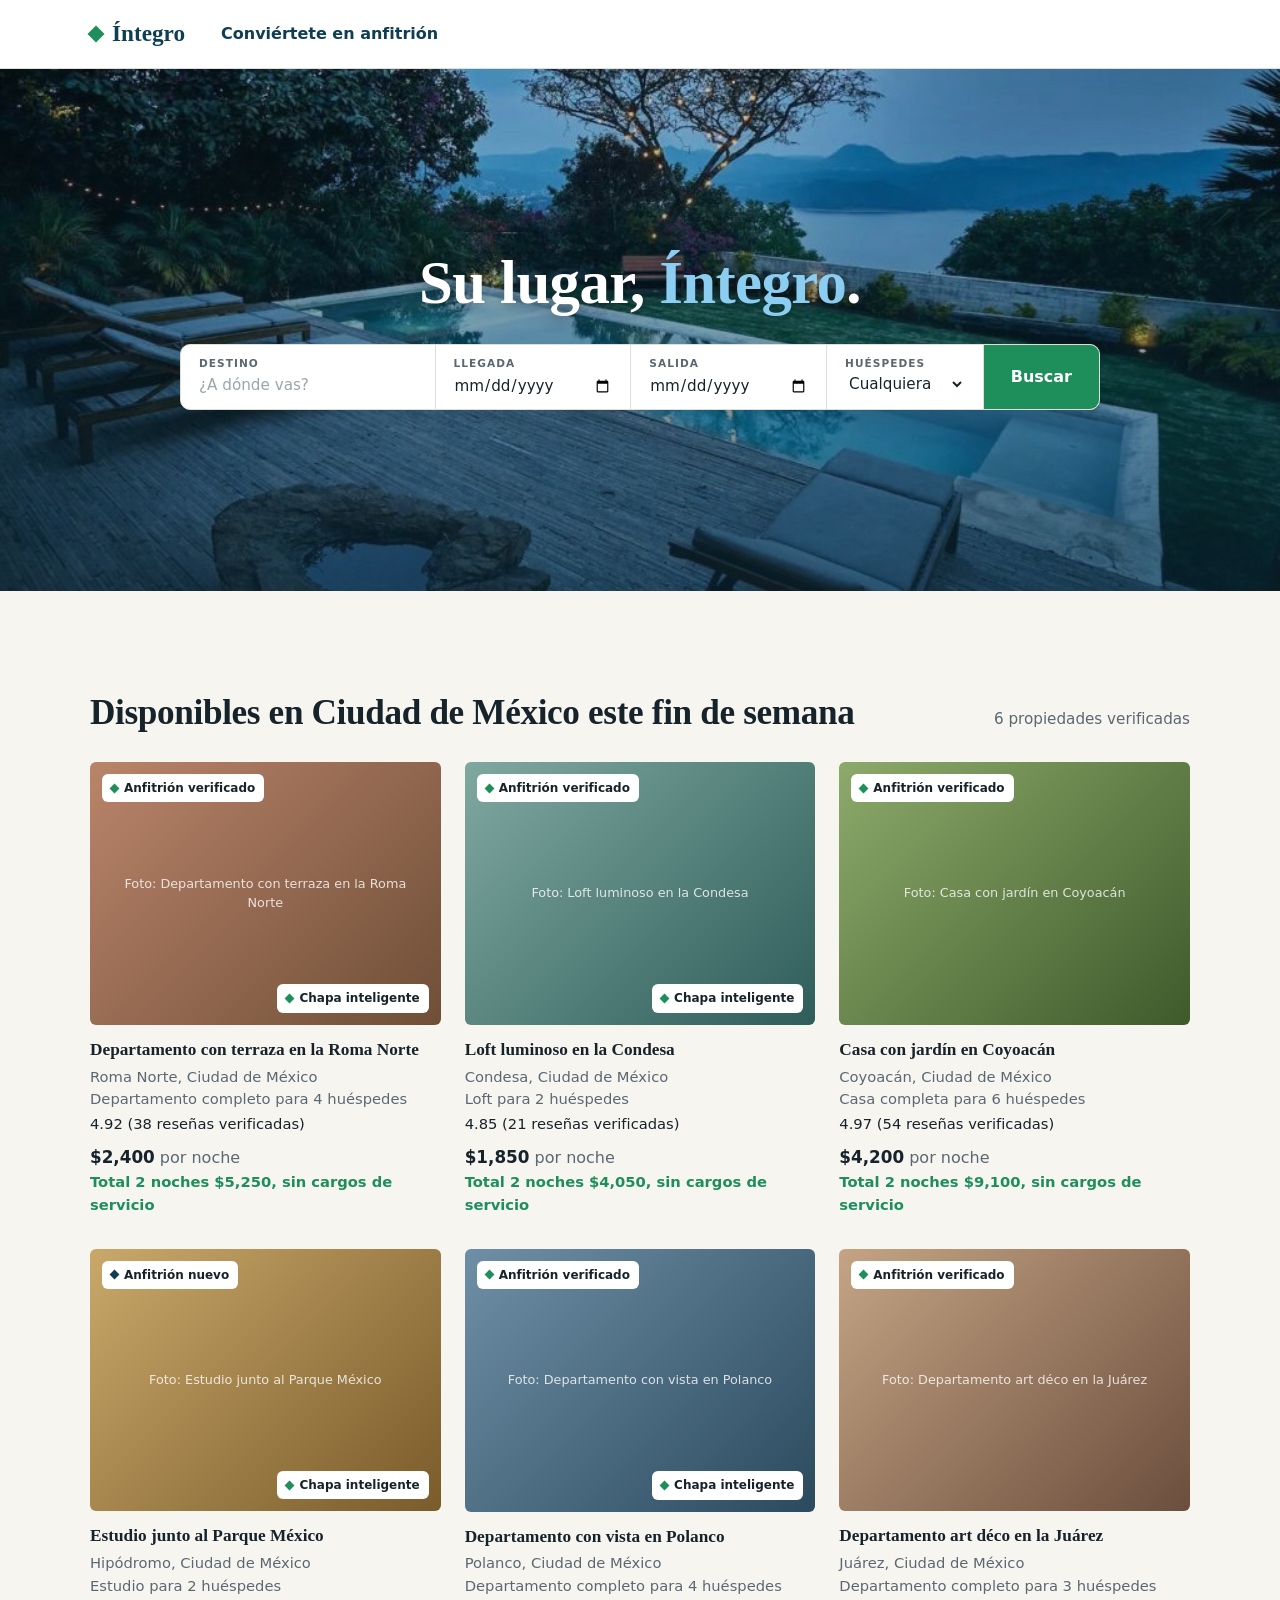
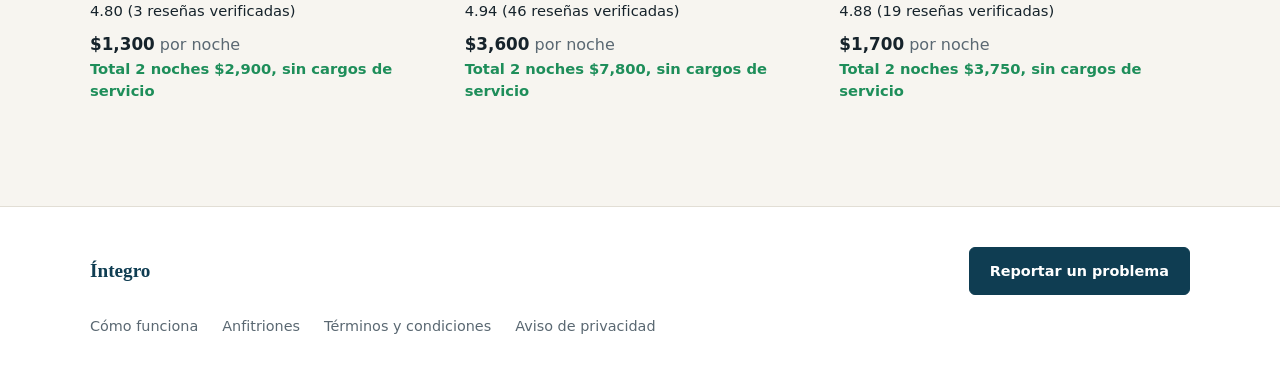
==== web/index.html @ e761de4b "Update index.html" ====
<!DOCTYPE html>
<html lang="es-MX">
<head>
  <meta charset="utf-8">
  <meta name="viewport" content="width=device-width, initial-scale=1">
  <title>Íntegro</title>
  <meta name="description" content="Rentas de corta estancia en México con anfitriones verificados, precio total visible y membresía sin comisión por reserva.">
  <meta name="theme-color" content="#0F3D52">
  <link rel="stylesheet" href="assets/css/estilos.css">
</head>
<body>
  <header class="cabecera">
    <div class="contenedor">
      <a class="marca" href="index.html" aria-label="Íntegro, inicio"><span class="marca-punto" aria-hidden="true"></span>Íntegro</a>
      <nav class="enlaces-cabecera" aria-label="Principal">
        <a href="anfitriones.html">Conviértete en anfitrión</a>
      </nav>
    </div>
  </header>

  <main>
    <section class="hero sin-imagen" id="inicio" aria-label="Buscar hospedaje">
      <img class="hero-imagen" src="assets/img/imagen-bienvenida.jpg" alt="" onload="this.parentNode.classList.remove('sin-imagen')" onerror="this.remove()">
      <div class="hero-contenido">
        <p class="eslogan">Su lugar, <span class="resalte">Íntegro</span>.</p>
        <form class="buscador" id="buscador" role="search" aria-label="Buscar hospedaje">
          <label><span>Destino</span><input type="text" name="destino" list="datalist-ciudades" placeholder="¿A dónde vas?" autocomplete="off"></label>
          <label><span>Llegada</span><input type="date" name="llegada"></label>
          <label><span>Salida</span><input type="date" name="salida"></label>
          <label><span>Huéspedes</span>
            <select name="huespedes">
              <option value="0">Cualquiera</option>
              <option value="1">1</option>
              <option value="2">2</option>
              <option value="3">3</option>
              <option value="4">4</option>
              <option value="5">5</option>
              <option value="6">6</option>
              <option value="8">8 o más</option>
            </select>
          </label>
          <button class="btn btn-primario" type="submit">Buscar</button>
          <datalist id="datalist-ciudades"></datalist>
        </form>
      </div>
      <p class="hero-marcador">Imagen de bienvenida: guarda tu foto como <code>web/assets/img/imagen-bienvenida.jpg</code> (horizontal, 1920 × 1080 o mayor).</p>
    </section>

    <section class="seccion" id="resultados">
      <div class="contenedor">
        <div class="seccion-cabecera">
          <h2>Disponibles en <span data-ciudad>Ciudad de México</span> <span data-periodo>este fin de semana</span></h2>
          <p class="seccion-nota" data-conteo></p>
        </div>
        <div class="tarjetas" id="tarjetas"></div>
        <p class="aviso-vacio" id="aviso-vacio" hidden>Todavía no hay propiedades verificadas en esa ciudad. Íntegro abre ciudad por ciudad; la primera se anuncia antes del lanzamiento.</p>
      </div>
    </section>
  </main>

  <footer class="pie">
    <div class="contenedor">
      <div class="pie-fila">
        <p><strong>Íntegro</strong></p>
        <a class="btn btn-reportar" href="#">Reportar un problema</a>
      </div>
      <nav aria-label="Pie de página">
        <a href="como-funciona.html">Cómo funciona</a>
        <a href="anfitriones.html">Anfitriones</a>
        <a href="#">Términos y condiciones</a>
        <a href="#">Aviso de privacidad</a>
      </nav>
    </div>
  </footer>

  <script src="assets/js/datos.js"></script>
  <script src="assets/js/app.js"></script>
</body>
</html>
---- web/assets/css/estilos.css ----
/* =====================================================================
   Íntegro · hoja de estilos del prototipo
   ---------------------------------------------------------------------
   Los tokens de :root son el ÚNICO lugar donde vive la paleta, la
   tipografía y los radios. La identidad de marca (entregable de Valeria,
   semana 4) se aplica cambiando estos valores; nada más se toca.
   Decisiones de estilo documentadas en docs/diseno/sistema-de-diseno.md.
   ===================================================================== */
:root {
  /* Color · propuesta "seguridad": azul profundo (confianza) + verde íntegro (verificado, ingreso completo) */
  --color-primario: #0F3D52;
  --color-primario-oscuro: #0A2A39;
  --color-primario-suave: #E3ECF1;
  --color-acento: #1E8E5A;
  --color-acento-suave: #E2F2E9;
  --color-fondo: #F7F5F0;
  --color-superficie: #FFFFFF;
  --color-tinta: #16232B;
  --color-tinta-suave: #5A6872;
  --color-borde: #E2DED5;
  --color-alerta: #B8432A;
  --color-alerta-suave: #F7E6E1;
  --color-pie: #FFFFFF;            /* fondo del pie de página (Sophia lo prefiere blanco) */
  --color-resalte: #8CCDF2;        /* azul claro para la palabra resaltada del eslogan */

  /* Tipografía: serif del sistema para títulos (diferencia frente a Airbnb y Wander), sans del sistema para texto.
     Fuentes del sistema a propósito: el presupuesto de peso de la página de búsqueda es 400 KB. */
  --fuente-titulos: "Iowan Old Style", "Palatino Linotype", "Book Antiqua", Georgia, "Times New Roman", serif;
  --fuente-texto: system-ui, -apple-system, "Segoe UI", Roboto, "Helvetica Neue", Arial, sans-serif;

  /* Forma: esquinas discretas (preferencia conocida de Sophia: pocas curvas, elementos libres sobre el fondo) */
  --radio: 10px;
  --radio-chico: 6px;
  --sombra: 0 1px 2px rgba(22, 35, 43, .05), 0 10px 30px rgba(22, 35, 43, .08);

  /* Ritmo */
  --ancho-max: 1180px;
  --espacio: clamp(16px, 4vw, 40px);
  --seccion: clamp(56px, 8vw, 104px);
}

*, *::before, *::after { box-sizing: border-box; }
html { scroll-behavior: smooth; }
body {
  margin: 0;
  font-family: var(--fuente-texto);
  font-size: 16px;
  line-height: 1.55;
  color: var(--color-tinta);
  background: var(--color-fondo);
  -webkit-font-smoothing: antialiased;
}
img, svg { display: block; max-width: 100%; }
a { color: inherit; }
h1, h2, h3, h4 { font-family: var(--fuente-titulos); font-weight: 600; line-height: 1.15; margin: 0; letter-spacing: -0.01em; }
h2 { font-size: clamp(1.6rem, 3vw, 2.2rem); }
h3 { font-size: 1.15rem; }
p { margin: 0; }
ul, ol { margin: 0; padding: 0; list-style: none; }
button, input, select { font: inherit; color: inherit; }
:focus-visible { outline: 3px solid var(--color-acento); outline-offset: 2px; }

.contenedor { max-width: var(--ancho-max); margin: 0 auto; padding-left: var(--espacio); padding-right: var(--espacio); }
.etiqueta { font-size: .8rem; text-transform: uppercase; letter-spacing: .12em; color: var(--color-acento); font-weight: 600; }
.seccion { padding-top: var(--seccion); padding-bottom: var(--seccion); }
.seccion-cabecera { display: flex; flex-wrap: wrap; align-items: baseline; justify-content: space-between; gap: 8px 24px; margin-bottom: 28px; }
.seccion-nota { color: var(--color-tinta-suave); font-size: .95rem; }
.texto-suave { color: var(--color-tinta-suave); }

/* Botones ------------------------------------------------------------- */
.btn {
  display: inline-flex; align-items: center; justify-content: center; gap: 8px;
  padding: 12px 20px; border-radius: var(--radio-chico); border: 1px solid transparent;
  font-weight: 600; text-decoration: none; cursor: pointer;
  transition: background .15s ease, color .15s ease, border-color .15s ease;
}
.btn-primario { background: var(--color-acento); color: #fff; }
.btn-primario:hover { background: #17754A; }
.btn-secundario { background: transparent; color: var(--color-primario); border-color: var(--color-primario); }
.btn-secundario:hover { background: var(--color-primario-suave); }
.btn-azul { background: var(--color-primario); color: #fff; }
.btn-azul:hover { background: var(--color-primario-oscuro); }
.btn-enlace { background: none; border: 0; padding: 0; color: var(--color-primario); font-weight: 600; text-decoration: none; cursor: pointer; }
.btn-enlace:hover { text-decoration: underline; text-underline-offset: 3px; }

/* Cabecera ------------------------------------------------------------ */
.cabecera { position: sticky; top: 0; z-index: 20; background: var(--color-superficie); border-bottom: 1px solid var(--color-borde); }
.cabecera .contenedor { display: flex; flex-wrap: wrap; align-items: center; gap: 10px 24px; min-height: 68px; padding-top: 8px; padding-bottom: 8px; }
.marca { display: inline-flex; align-items: center; gap: 10px; text-decoration: none; font-family: var(--fuente-titulos); font-size: 1.45rem; font-weight: 600; color: var(--color-primario); }
.marca-punto { width: 12px; height: 12px; background: var(--color-acento); transform: rotate(45deg); }
.enlaces-cabecera { text-align: left; display: flex; flex-wrap: wrap; gap: 8px 24px; margin-left: 12px; }
.enlaces-cabecera a { text-align: left; text-decoration: none; color: var(--color-primario); font-weight: 600; }
.enlaces-cabecera a:hover { text-align: left; text-decoration: underline; text-underline-offset: 4px; }
.cabecera-acciones { margin-left: auto; display: flex; align-items: center; gap: 18px; white-space: nowrap; }
.solo-celular { display: none; }

/* Hero ---------------------------------------------------------------- */
/* Imagen de fondo a lo ancho (assets/img/imagen-bienvenida.jpg). Si el archivo no existe,
   el <img> se quita solo y queda el degradado con el marcador de texto. */
.hero {
  position: relative; min-height: clamp(380px, 58vh, 640px); display: grid; place-items: center;
  text-align: center; color: #fff; overflow: hidden;
  background: linear-gradient(135deg, var(--color-primario-oscuro) 0%, var(--color-primario) 55%, #1F6A86 100%);
}
.hero-imagen { position: absolute; inset: 0; width: 100%; height: 100%; object-fit: cover; }
.hero::after { content: ""; position: absolute; inset: 0; background: linear-gradient(180deg, rgba(10, 42, 57, .25) 0%, rgba(10, 42, 57, .6) 100%); }
.hero-contenido { position: relative; z-index: 1; width: 100%; max-width: 1000px; padding: 72px var(--espacio); }
.eslogan { font-family: var(--fuente-titulos); font-weight: 600; font-size: clamp(2.2rem, 5vw, 3.8rem); line-height: 1.1; letter-spacing: -0.01em; color: #fff; text-align: center; margin: 0 0 28px; text-shadow: 0 2px 16px rgba(0, 0, 0, .35); }
.resalte { color: var(--color-resalte); }
.hero-etiqueta { color: #9FD9BC; }
.hero h1 { font-size: clamp(2.1rem, 4.6vw, 3.6rem); margin: 14px 0 16px; color: #fff; text-shadow: 0 2px 14px rgba(0, 0, 0, .3); }
.hero-sub { font-size: 1.1rem; margin: 0 auto; max-width: 40rem; color: rgba(255, 255, 255, .9); }
.hero-acciones { margin-top: 26px; }
.hero-marcador { display: none; position: absolute; left: 16px; bottom: 16px; z-index: 1; max-width: calc(100% - 32px); font-size: .75rem; color: rgba(255, 255, 255, .8); border: 1px dashed rgba(255, 255, 255, .45); padding: 6px 10px; border-radius: var(--radio-chico); }
.hero-marcador code { font-family: ui-monospace, Consolas, monospace; }
.hero.sin-imagen .hero-marcador { display: block; }
.hero-anfitriones { min-height: clamp(320px, 46vh, 520px); }

/* Encabezado de páginas interiores (cómo funciona) */
.encabezado-pagina { padding: clamp(40px, 6vw, 72px) 0 clamp(28px, 4vw, 48px); }
.encabezado-pagina h1 { font-size: clamp(1.9rem, 3.8vw, 2.8rem); margin: 10px 0 14px; max-width: 24ch; }
.intro-pagina { font-size: 1.1rem; max-width: 42rem; }
.marcador-foto { position: absolute; inset: 0; display: grid; place-items: center; text-align: center; padding: 24px; color: rgba(255, 255, 255, .75); font-size: .9rem; border: 1px dashed rgba(255, 255, 255, .35); border-radius: inherit; }
.marcador-foto strong { display: block; font-family: var(--fuente-titulos); font-size: 1.1rem; color: #fff; margin-bottom: 6px; }

/* Buscador ------------------------------------------------------------ */
/* Vive al centro del hero, sobre la imagen (referencia: la barra de Wander). */
.buscador {
  width: 100%; max-width: 920px; margin: 0 auto; text-align: left;
  background: var(--color-superficie); color: var(--color-tinta);
  border: 1px solid var(--color-borde); border-radius: var(--radio); box-shadow: var(--sombra);
  display: grid; grid-template-columns: minmax(0, 1.3fr) minmax(0, 1fr) minmax(0, 1fr) minmax(0, .8fr) auto; align-items: stretch;
}
.buscador label { display: flex; flex-direction: column; gap: 2px; padding: 10px 18px; border-right: 1px solid var(--color-borde); min-width: 0; }
.buscador label span { font-size: .66rem; text-transform: uppercase; letter-spacing: .1em; color: var(--color-tinta-suave); font-weight: 600; }
.buscador input, .buscador select { border: 0; background: transparent; padding: 0; width: 100%; min-width: 0; font-size: .95rem; }
.buscador input::placeholder { color: #9AA5AD; }
.buscador .btn { border-radius: 0 calc(var(--radio) - 1px) calc(var(--radio) - 1px) 0; padding: 0 26px; }

/* Sellos de confianza ------------------------------------------------- */
.sellos { background: var(--color-superficie); border-top: 1px solid var(--color-borde); border-bottom: 1px solid var(--color-borde); }
.sellos + .como-funciona { border-top: 0; }
.sellos .contenedor { display: grid; grid-template-columns: repeat(4, minmax(0, 1fr)); gap: 32px; padding-top: 44px; padding-bottom: 44px; }
.sello { border-top: 3px solid var(--color-acento); padding-top: 14px; }
.sello h3 { margin-bottom: 6px; }
.sello p { color: var(--color-tinta-suave); font-size: .95rem; }

/* Tarjetas de propiedad ------------------------------------------------ */
.tarjetas { display: grid; grid-template-columns: repeat(auto-fill, minmax(260px, 1fr)); gap: 32px 24px; }
.tarjeta { text-decoration: none; display: block; }
.tarjeta-foto { aspect-ratio: 4 / 3; border-radius: var(--radio-chico); position: relative; overflow: hidden; background: #ccc; transition: transform .25s ease; }
.tarjeta:hover .tarjeta-foto { transform: translateY(-2px); }
.tarjeta-foto .marcador-foto { color: rgba(255, 255, 255, .8); font-size: .8rem; border: 0; }
.tarjeta-foto img, .galeria > div img { position: absolute; inset: 0; width: 100%; height: 100%; object-fit: cover; z-index: 1; }
.insignia { position: absolute; z-index: 2; top: 12px; left: 12px; display: inline-flex; align-items: center; gap: 6px; background: var(--color-superficie); color: var(--color-tinta); font-size: .75rem; font-weight: 600; padding: 5px 9px; border-radius: var(--radio-chico); }
.insignia::before { content: ""; width: 7px; height: 7px; background: var(--color-acento); transform: rotate(45deg); }
.insignia-nuevo::before { background: var(--color-primario); }
.insignia-chapa { left: auto; top: auto; right: 12px; bottom: 12px; }
.tarjeta-cuerpo { padding-top: 12px; }
.tarjeta-titulo { font-family: var(--fuente-titulos); font-size: 1.08rem; font-weight: 600; margin-bottom: 2px; }
.tarjeta-meta { color: var(--color-tinta-suave); font-size: .92rem; }
.tarjeta-calif { font-size: .92rem; margin-top: 2px; }
.tarjeta-precio { margin-top: 8px; }
.tarjeta-precio strong { font-size: 1.05rem; }
.tarjeta-total { color: var(--color-acento); font-weight: 600; font-size: .92rem; }
.aviso-vacio { background: var(--color-superficie); border-left: 3px solid var(--color-primario); padding: 18px 20px; max-width: 42rem; }

/* Tonos de las fotos de muestra (se sustituyen por fotos reales) */
.tono-roma { background: linear-gradient(135deg, #B9846A, #6F4E37); }
.tono-condesa { background: linear-gradient(135deg, #7FA8A0, #2F5D5A); }
.tono-coyoacan { background: linear-gradient(135deg, #8DAA6B, #3E5A2B); }
.tono-hipodromo { background: linear-gradient(135deg, #C9A86A, #7A5B2A); }
.tono-providencia { background: linear-gradient(135deg, #7E9BC2, #2E4A72); }
.tono-oaxaca { background: linear-gradient(135deg, #D38C6A, #7D3E2C); }
.tono-sanpedro { background: linear-gradient(135deg, #9B9FA8, #4B5058); }
.tono-polanco { background: linear-gradient(135deg, #6E8FA6, #2B4A5E); }
.tono-juarez { background: linear-gradient(135deg, #C4A484, #6B4E3D); }

/* Cómo funciona ------------------------------------------------------- */
.como-funciona { background: var(--color-superficie); border-top: 1px solid var(--color-borde); border-bottom: 1px solid var(--color-borde); }
.como-funciona h2 { margin-top: 8px; }
.pasos { display: grid; grid-template-columns: repeat(3, minmax(0, 1fr)); gap: 32px; margin-top: 36px; counter-reset: paso; }
.paso { border-top: 1px solid var(--color-borde); padding-top: 18px; }
.paso::before { counter-increment: paso; content: counter(paso, decimal-leading-zero); font-family: var(--fuente-titulos); font-size: 2.4rem; color: var(--color-acento); display: block; line-height: 1; margin-bottom: 12px; }
.paso h3 { margin-bottom: 8px; }
.paso p { color: var(--color-tinta-suave); }
.pasos-accion { margin-top: 36px; display: flex; flex-wrap: wrap; align-items: center; gap: 16px; font-size: .9rem; }

/* Anfitriones --------------------------------------------------------- */
.anfitriones .contenedor { display: grid; grid-template-columns: minmax(0, 1fr) minmax(0, 1fr); gap: 56px; align-items: start; }
.anfitriones h2 { font-size: clamp(2rem, 4vw, 3rem); margin: 10px 0 16px; }
.anfitriones .intro { font-size: 1.1rem; color: var(--color-tinta-suave); max-width: 34rem; }
.beneficios { margin: 28px 0 32px; display: grid; gap: 14px; }
.beneficios li { padding-left: 22px; position: relative; }
.beneficios li::before { content: ""; position: absolute; left: 2px; top: .55em; width: 8px; height: 8px; background: var(--color-acento); transform: rotate(45deg); }
.beneficios strong { display: block; }
.beneficios span { color: var(--color-tinta-suave); font-size: .95rem; }
.planes { background: var(--color-superficie); padding: 28px; border-radius: var(--radio); box-shadow: var(--sombra); }
.planes h3 { margin-bottom: 4px; }
.planes .texto-suave { font-size: .92rem; margin-bottom: 18px; }
.tabla { width: 100%; border-collapse: collapse; font-size: .95rem; table-layout: fixed; }
.tabla th, .tabla td { text-align: left; padding: 12px 8px; border-bottom: 1px solid var(--color-borde); vertical-align: top; }
.tabla th { font-size: .75rem; text-transform: uppercase; letter-spacing: .1em; color: var(--color-tinta-suave); font-weight: 600; }
.tabla td:last-child, .tabla th:last-child { text-align: right; white-space: nowrap; }
.tabla tr.destacado td { background: var(--color-acento-suave); }
.tabla-nota { font-size: .82rem; color: var(--color-tinta-suave); margin-top: 14px; }

/* Comparativa --------------------------------------------------------- */
.comparativa { background: var(--color-primario-oscuro); color: #fff; }
.comparativa .etiqueta { color: #9FD9BC; }
.comparativa h2 { margin: 10px 0 28px; color: #fff; }
.tabla-comparativa { width: 100%; border-collapse: collapse; table-layout: fixed; }
.tabla-comparativa th, .tabla-comparativa td { padding: 14px 10px; border-bottom: 1px solid rgba(255, 255, 255, .15); text-align: left; vertical-align: top; }
.tabla-comparativa th { font-size: .75rem; text-transform: uppercase; letter-spacing: .1em; color: rgba(255, 255, 255, .65); font-weight: 600; }
.tabla-comparativa td:first-child { color: rgba(255, 255, 255, .8); width: 24%; }
.tabla-comparativa td:last-child { color: #CFF0DE; font-weight: 600; }
.comparativa-nota { font-size: .82rem; color: rgba(255, 255, 255, .6); margin-top: 16px; }

/* Pie ----------------------------------------------------------------- */
.pie { background: var(--color-pie); border-top: 1px solid var(--color-borde); padding: 40px 0 36px; font-size: .9rem; color: var(--color-tinta-suave); }
.pie .contenedor { display: grid; gap: 20px; }
.pie-fila { display: flex; flex-wrap: wrap; align-items: center; justify-content: space-between; gap: 16px 32px; }
.pie strong { color: var(--color-primario); font-family: var(--fuente-titulos); font-size: 1.2rem; }
.pie nav { display: flex; flex-wrap: wrap; gap: 10px 24px; }
.pie nav a { text-decoration: none; color: var(--color-tinta-suave); }
.pie nav a:hover { color: var(--color-tinta); text-decoration: underline; text-underline-offset: 3px; }
.btn-reportar { background: var(--color-primario); color: #fff; border-color: var(--color-primario); }
.btn-reportar:hover { background: var(--color-primario-oscuro); }

/* Ficha de propiedad -------------------------------------------------- */
.ficha { padding-top: 28px; padding-bottom: var(--seccion); }
.migas { font-size: .9rem; color: var(--color-tinta-suave); margin-bottom: 18px; }
.migas a { text-decoration: none; }
.migas a:hover { text-decoration: underline; }
.ficha-titulo h1 { font-size: clamp(1.7rem, 3.4vw, 2.5rem); margin-bottom: 8px; }
.ficha-resumen { display: flex; flex-wrap: wrap; gap: 8px 18px; color: var(--color-tinta-suave); align-items: center; }
.pastilla { display: inline-flex; align-items: center; gap: 6px; font-size: .85rem; font-weight: 600; color: var(--color-tinta); background: var(--color-acento-suave); padding: 4px 10px; border-radius: var(--radio-chico); }
.pastilla::before { content: ""; width: 7px; height: 7px; background: var(--color-acento); transform: rotate(45deg); }
.pastilla-nuevo { background: var(--color-primario-suave); }
.pastilla-nuevo::before { background: var(--color-primario); }
.galeria { display: grid; grid-template-columns: minmax(0, 2fr) minmax(0, 1fr) minmax(0, 1fr); grid-template-rows: 220px 220px; gap: 10px; margin: 22px 0 36px; }
.galeria > div { border-radius: var(--radio-chico); position: relative; overflow: hidden; }
.galeria > div:first-child { grid-row: span 2; }
.galeria .marcador-foto { font-size: .8rem; border: 0; }
.ficha-cuerpo { display: grid; grid-template-columns: minmax(0, 1.55fr) minmax(300px, .85fr); gap: 56px; align-items: start; }
.bloque { padding: 28px 0; border-top: 1px solid var(--color-borde); }
.bloque:first-child { border-top: 0; padding-top: 0; }
.bloque h2 { font-size: 1.35rem; margin-bottom: 12px; }
.bloque p + p { margin-top: 10px; }
.nota-chica { font-size: .88rem; color: var(--color-tinta-suave); }
.anfitrion-tarjeta { display: grid; grid-template-columns: 56px 1fr; gap: 16px; align-items: center; margin-top: 18px; }
.avatar { width: 56px; height: 56px; border-radius: 50%; background: var(--color-primario); color: #fff; display: grid; place-items: center; font-family: var(--fuente-titulos); font-size: 1.4rem; }
.anfitrion-tarjeta strong { display: block; }
.anfitrion-tarjeta span { color: var(--color-tinta-suave); font-size: .92rem; }
.verificacion-capas { margin-top: 14px; display: grid; gap: 6px; font-size: .92rem; color: var(--color-tinta-suave); }
.verificacion-capas li::before { content: ""; display: inline-block; width: 7px; height: 7px; background: var(--color-acento); transform: rotate(45deg); margin-right: 10px; vertical-align: 1px; }
.lista-dos-columnas { display: grid; grid-template-columns: minmax(0, 1fr) minmax(0, 1fr); gap: 8px 24px; }
.lista-dos-columnas li { padding-left: 18px; position: relative; }
.lista-dos-columnas li::before { content: ""; position: absolute; left: 0; top: .6em; width: 6px; height: 6px; background: var(--color-primario); transform: rotate(45deg); }
.bloque-ancho { border-top: 1px solid var(--color-borde); padding: 36px 0 12px; margin-top: 12px; }
.bloque-ancho h2 { font-size: 1.35rem; margin-bottom: 12px; }
.mapa-aproximado { display: block; height: 320px; border-radius: var(--radio-chico); background: linear-gradient(180deg, #E7EEE6 0%, #DCE6E4 100%); position: relative; overflow: hidden; margin-top: 16px; text-decoration: none; color: inherit; transition: box-shadow .2s ease; }
.mapa-aproximado:hover { box-shadow: var(--sombra); }
.mapa-zona, .mapa-leyenda { display: block; }
.ubicacion-acciones { margin-top: 16px; }
.resenas-lista { display: grid; grid-template-columns: repeat(2, minmax(0, 1fr)); gap: 0 48px; margin-top: 6px; }
.mapa-aproximado::before { content: ""; position: absolute; inset: 0; background-image: linear-gradient(rgba(15, 61, 82, .08) 1px, transparent 1px), linear-gradient(90deg, rgba(15, 61, 82, .08) 1px, transparent 1px); background-size: 40px 40px; }
.mapa-zona { position: absolute; left: 50%; top: 50%; width: 180px; height: 180px; transform: translate(-50%, -50%); border-radius: 50%; background: rgba(30, 142, 90, .18); border: 2px solid rgba(30, 142, 90, .55); }
.mapa-leyenda { position: absolute; left: 14px; bottom: 14px; background: var(--color-superficie); padding: 8px 12px; font-size: .82rem; border-radius: var(--radio-chico); }
.resena { padding: 16px 0; border-top: 1px dashed var(--color-borde); }
.resena strong { display: block; }
.resena .texto-suave { font-size: .85rem; }
.resena p { margin-top: 6px; }

.caja-precio { position: sticky; top: 92px; background: var(--color-superficie); border-radius: var(--radio); box-shadow: var(--sombra); padding: 24px; }
.precio-noche { font-size: 1.5rem; font-family: var(--fuente-titulos); }
.precio-noche span { font-family: var(--fuente-texto); font-size: .95rem; color: var(--color-tinta-suave); }
.caja-fechas { display: grid; grid-template-columns: minmax(0, 1fr) minmax(0, 1fr); border: 1px solid var(--color-borde); border-radius: var(--radio-chico); margin: 18px 0 12px; }
.caja-fechas label, .caja-huespedes label { display: flex; flex-direction: column; gap: 2px; padding: 10px 12px; min-width: 0; }
.caja-fechas label:first-child { border-right: 1px solid var(--color-borde); }
.caja-fechas span, .caja-huespedes span { font-size: .7rem; text-transform: uppercase; letter-spacing: .1em; color: var(--color-tinta-suave); font-weight: 600; }
.caja-fechas input, .caja-huespedes select { border: 0; background: transparent; padding: 0; width: 100%; min-width: 0; }
.caja-huespedes { border: 1px solid var(--color-borde); border-radius: var(--radio-chico); margin-bottom: 16px; }
.desglose { display: grid; gap: 8px; margin: 18px 0; font-size: .95rem; }
.desglose div { display: flex; justify-content: space-between; gap: 12px; }
.desglose .total { border-top: 1px solid var(--color-borde); padding-top: 10px; font-weight: 700; font-size: 1.05rem; }
.desglose .cero { color: var(--color-acento); font-weight: 600; }
.caja-precio .btn { width: 100%; }
.caja-nota { font-size: .82rem; color: var(--color-tinta-suave); margin-top: 12px; }
.caja-chapa { margin-top: 16px; padding: 12px 14px; background: var(--color-acento-suave); border-radius: var(--radio-chico); font-size: .88rem; }
.caja-chapa strong { display: block; }
.enlace-reporte { display: block; margin-top: 18px; font-size: .85rem; color: var(--color-tinta-suave); text-align: center; }

/* Revelado al entrar (solo una vez; nunca en bucle) ------------------- */
.revelar { opacity: 0; transform: translateY(14px); transition: opacity .6s ease, transform .6s ease; }
.revelar.visible { opacity: 1; transform: none; }
@media (prefers-reduced-motion: reduce) {
  .revelar { opacity: 1; transform: none; transition: none; }
  html { scroll-behavior: auto; }
}

/* Responsivo ---------------------------------------------------------- */
@media (max-width: 960px) {
  .sellos .contenedor { grid-template-columns: repeat(2, minmax(0, 1fr)); }
  .anfitriones .contenedor { grid-template-columns: 1fr; gap: 36px; }
  .ficha-cuerpo { grid-template-columns: 1fr; gap: 32px; }
  .caja-precio { position: static; }
  .galeria { grid-template-columns: 1fr 1fr; grid-template-rows: 200px 140px; }
  .galeria > div:nth-child(n+4) { display: none; }
  .galeria > div:first-child { grid-column: span 2; grid-row: auto; }
}
@media (max-width: 720px) {
  .solo-escritorio { display: none; }
  .solo-celular { display: inline; }
  .buscador { grid-template-columns: minmax(0, 1fr) minmax(0, 1fr); }
  .buscador label { border-right: 0; border-bottom: 1px solid var(--color-borde); padding: 8px 14px; }
  .buscador label:first-child, .buscador label:nth-child(4) { grid-column: span 2; }
  .buscador label:nth-child(2) { border-right: 1px solid var(--color-borde); }
  .buscador .btn { grid-column: span 2; border-radius: 0 0 calc(var(--radio) - 1px) calc(var(--radio) - 1px); padding: 12px; }
  .hero-contenido { padding: 40px var(--espacio); }
  .sellos .contenedor { grid-template-columns: minmax(0, 1fr); gap: 24px; }
  .pasos { grid-template-columns: minmax(0, 1fr); }
  .lista-dos-columnas { grid-template-columns: minmax(0, 1fr); }
  .resenas-lista { grid-template-columns: minmax(0, 1fr); }
  .mapa-aproximado { height: 240px; }
}
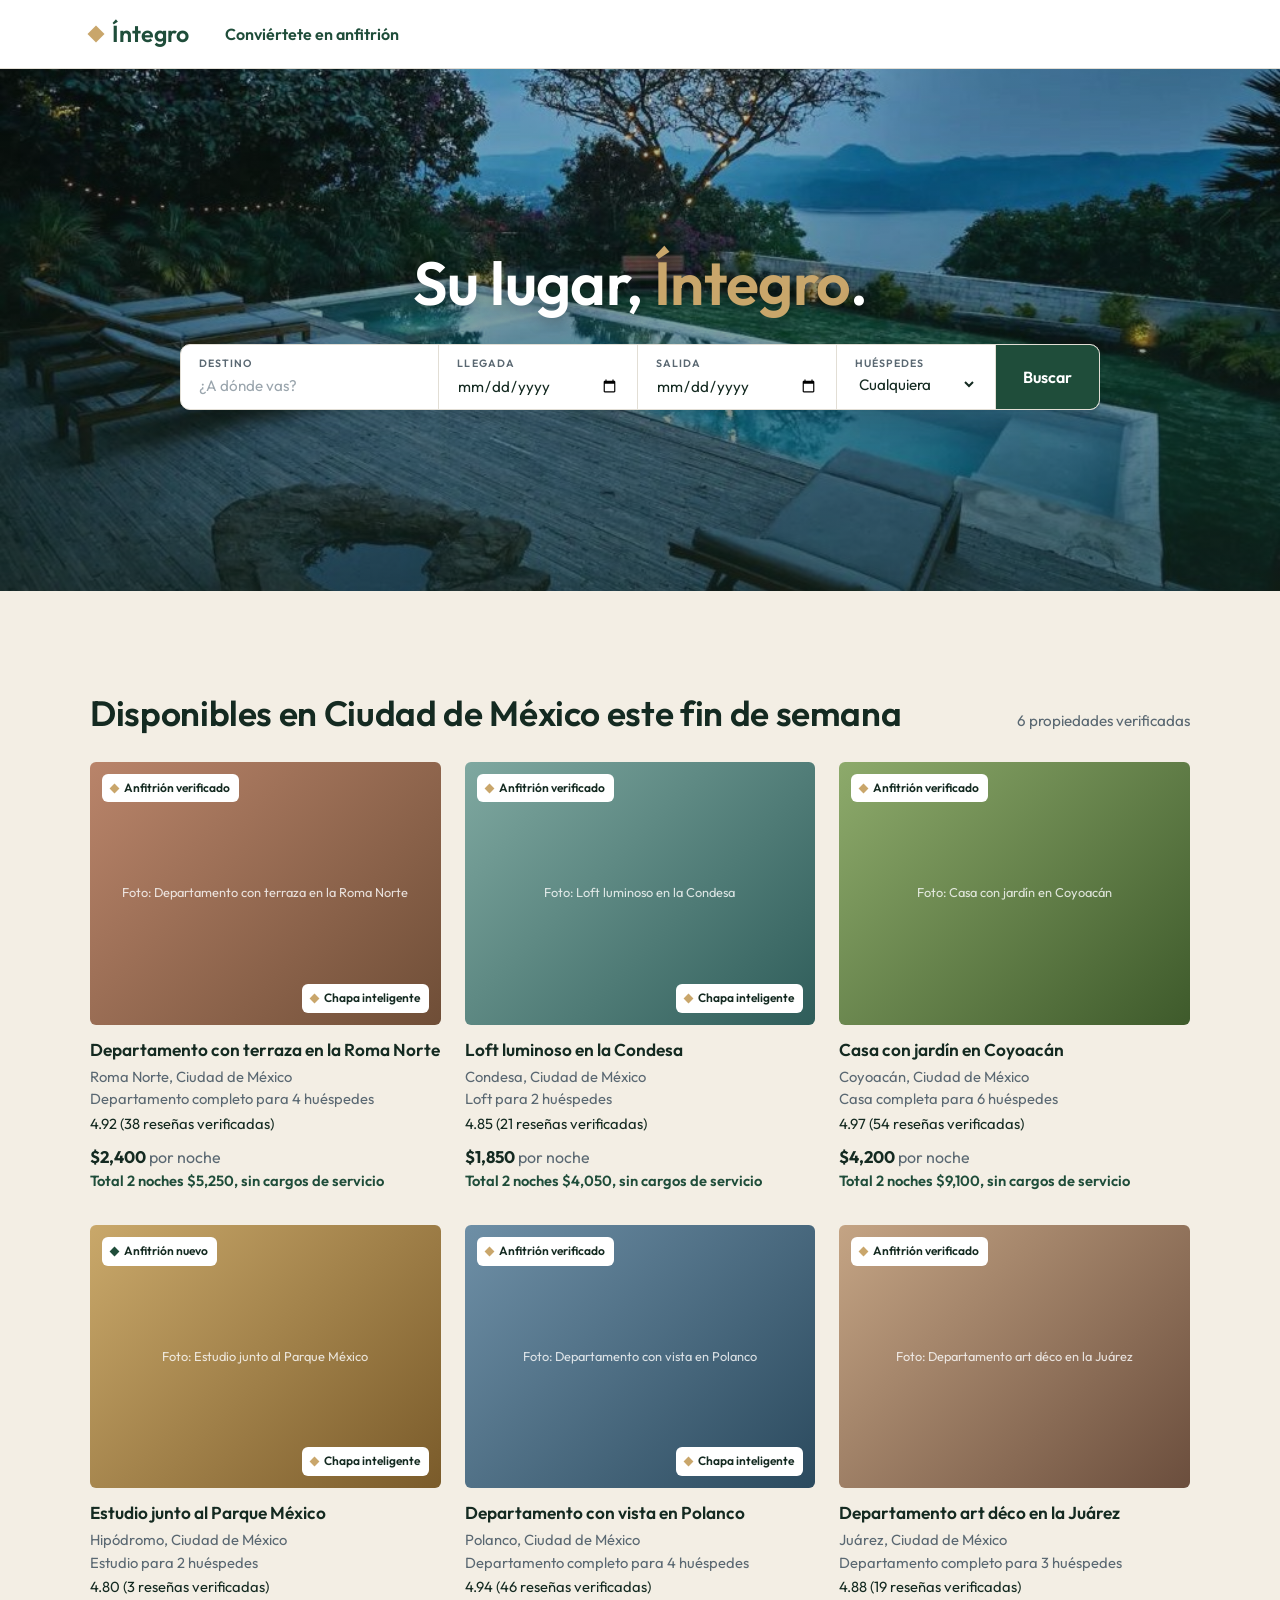
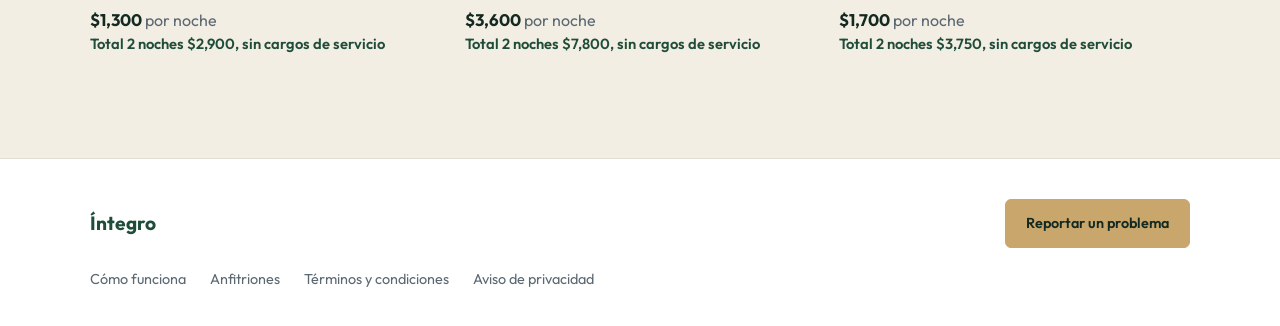
==== commit 5a60732b: "La web usa la paleta y la tipografía del manual de identidad Decisiones de Sophia del 19 de noviembr" ====
--- a/web/index.html
+++ b/web/index.html
@@ -5,7 +5,7 @@
   <meta name="viewport" content="width=device-width, initial-scale=1">
   <title>Íntegro</title>
   <meta name="description" content="Rentas de corta estancia en México con anfitriones verificados, precio total visible y membresía sin comisión por reserva.">
-  <meta name="theme-color" content="#0F3D52">
+  <meta name="theme-color" content="#1F4D3A">
   <link rel="stylesheet" href="assets/css/estilos.css">
 </head>
 <body>
--- a/web/assets/css/estilos.css
+++ b/web/assets/css/estilos.css
@@ -2,31 +2,48 @@
    Íntegro · hoja de estilos del prototipo
    ---------------------------------------------------------------------
    Los tokens de :root son el ÚNICO lugar donde vive la paleta, la
-   tipografía y los radios. La identidad de marca (entregable de Valeria,
-   semana 4) se aplica cambiando estos valores; nada más se toca.
+   tipografía y los radios. Desde el 19 de noviembre de 2026 traen la
+   paleta y la tipografía del manual de identidad de Íntegro
+   (docs/diseno/), aplicadas con las reglas del ADR 0008.
    Decisiones de estilo documentadas en docs/diseno/sistema-de-diseno.md.
    ===================================================================== */
+
+/* Tipografía Outfit, guardada en el proyecto: no se pide a Google en cada
+   visita (ADR 0008). Un solo archivo trae todos los grosores. Licencia en
+   assets/fonts/OFL.txt. */
+@font-face {
+  font-family: "Outfit"; font-style: normal; font-weight: 100 900; font-display: swap;
+  src: url("../fonts/outfit-latin.woff2") format("woff2");
+  unicode-range: U+0000-00FF, U+0131, U+0152-0153, U+02BB-02BC, U+02C6, U+02DA, U+02DC, U+0304, U+0308, U+0329, U+2000-206F, U+20AC, U+2122, U+2191, U+2193, U+2212, U+2215, U+FEFF, U+FFFD;
+}
+@font-face {
+  font-family: "Outfit"; font-style: normal; font-weight: 100 900; font-display: swap;
+  src: url("../fonts/outfit-latin-ext.woff2") format("woff2");
+  unicode-range: U+0100-02BA, U+02BD-02C5, U+02C7-02CC, U+02CE-02D7, U+02DD-02FF, U+0304, U+0308, U+0329, U+1D00-1DBF, U+1E00-1E9F, U+1EF2-1EFF, U+2020, U+20A0-20AB, U+20AD-20C4, U+2113, U+2C60-2C7F, U+A720-A7FF;
+}
+
 :root {
-  /* Color · propuesta "seguridad": azul profundo (confianza) + verde íntegro (verificado, ingreso completo) */
-  --color-primario: #0F3D52;
-  --color-primario-oscuro: #0A2A39;
-  --color-primario-suave: #E3ECF1;
-  --color-acento: #1E8E5A;
+  /* Color · manual de identidad: verde íntegro, verde noche, dorado arena y arena */
+  --color-primario: #1F4D3A;        /* verde íntegro: la marca, los botones */
+  --color-primario-oscuro: #142A21; /* verde noche: el botón con el cursor encima */
+  --color-primario-suave: #E4ECE7;
+  --color-acento: #C9A66B;          /* dorado arena: solo en botones o en algo que resalte, nunca en texto corrido */
+  --color-acento-texto: #8A6A2F;    /* dorado texto del manual: etiquetas */
   --color-acento-suave: #E2F2E9;
-  --color-fondo: #F7F5F0;
+  --color-fondo: #F3EEE4;           /* arena */
   --color-superficie: #FFFFFF;
-  --color-tinta: #16232B;
+  --color-tinta: #142A21;           /* verde noche: el texto */
   --color-tinta-suave: #5A6872;
   --color-borde: #E2DED5;
   --color-alerta: #B8432A;
   --color-alerta-suave: #F7E6E1;
   --color-pie: #FFFFFF;            /* fondo del pie de página (Sophia lo prefiere blanco) */
-  --color-resalte: #8CCDF2;        /* azul claro para la palabra resaltada del eslogan */
-
-  /* Tipografía: serif del sistema para títulos (diferencia frente a Airbnb y Wander), sans del sistema para texto.
-     Fuentes del sistema a propósito: el presupuesto de peso de la página de búsqueda es 400 KB. */
-  --fuente-titulos: "Iowan Old Style", "Palatino Linotype", "Book Antiqua", Georgia, "Times New Roman", serif;
-  --fuente-texto: system-ui, -apple-system, "Segoe UI", Roboto, "Helvetica Neue", Arial, sans-serif;
+  --color-resalte: #C9A66B;        /* dorado arena para la palabra «Íntegro» del eslogan */
+
+  /* Tipografía del manual: Outfit, SemiBold (600) en títulos y Regular (400) en texto.
+     Si la fuente no carga, las alternas del manual. */
+  --fuente-titulos: "Outfit", "Helvetica Neue", Arial, sans-serif;
+  --fuente-texto: "Outfit", "Helvetica Neue", Arial, sans-serif;
 
   /* Forma: esquinas discretas (preferencia conocida de Sophia: pocas curvas, elementos libres sobre el fondo) */
   --radio: 10px;
@@ -58,10 +75,10 @@
 p { margin: 0; }
 ul, ol { margin: 0; padding: 0; list-style: none; }
 button, input, select { font: inherit; color: inherit; }
-:focus-visible { outline: 3px solid var(--color-acento); outline-offset: 2px; }
+:focus-visible { outline: 3px solid var(--color-primario); outline-offset: 2px; }
 
 .contenedor { max-width: var(--ancho-max); margin: 0 auto; padding-left: var(--espacio); padding-right: var(--espacio); }
-.etiqueta { font-size: .8rem; text-transform: uppercase; letter-spacing: .12em; color: var(--color-acento); font-weight: 600; }
+.etiqueta { font-size: .8rem; text-transform: uppercase; letter-spacing: .12em; color: var(--color-acento-texto); font-weight: 600; }
 .seccion { padding-top: var(--seccion); padding-bottom: var(--seccion); }
 .seccion-cabecera { display: flex; flex-wrap: wrap; align-items: baseline; justify-content: space-between; gap: 8px 24px; margin-bottom: 28px; }
 .seccion-nota { color: var(--color-tinta-suave); font-size: .95rem; }
@@ -74,12 +91,13 @@
   font-weight: 600; text-decoration: none; cursor: pointer;
   transition: background .15s ease, color .15s ease, border-color .15s ease;
 }
-.btn-primario { background: var(--color-acento); color: #fff; }
-.btn-primario:hover { background: #17754A; }
+/* Reglas del ADR 0008: fondo verde íntegro; con el cursor encima, verde noche;
+   al dar clic, dorado arena con la letra en verde noche. */
+.btn-primario, .btn-azul { background: var(--color-primario); color: #fff; }
+.btn-primario:hover, .btn-azul:hover { background: var(--color-primario-oscuro); }
+.btn-primario:active, .btn-azul:active { background: var(--color-acento); color: var(--color-tinta); }
 .btn-secundario { background: transparent; color: var(--color-primario); border-color: var(--color-primario); }
 .btn-secundario:hover { background: var(--color-primario-suave); }
-.btn-azul { background: var(--color-primario); color: #fff; }
-.btn-azul:hover { background: var(--color-primario-oscuro); }
 .btn-enlace { background: none; border: 0; padding: 0; color: var(--color-primario); font-weight: 600; text-decoration: none; cursor: pointer; }
 .btn-enlace:hover { text-decoration: underline; text-underline-offset: 3px; }
 
@@ -100,10 +118,10 @@
 .hero {
   position: relative; min-height: clamp(380px, 58vh, 640px); display: grid; place-items: center;
   text-align: center; color: #fff; overflow: hidden;
-  background: linear-gradient(135deg, var(--color-primario-oscuro) 0%, var(--color-primario) 55%, #1F6A86 100%);
+  background: linear-gradient(135deg, var(--color-primario-oscuro) 0%, var(--color-primario) 100%);
 }
 .hero-imagen { position: absolute; inset: 0; width: 100%; height: 100%; object-fit: cover; }
-.hero::after { content: ""; position: absolute; inset: 0; background: linear-gradient(180deg, rgba(10, 42, 57, .25) 0%, rgba(10, 42, 57, .6) 100%); }
+.hero::after { content: ""; position: absolute; inset: 0; background: linear-gradient(180deg, rgba(20, 42, 33, .25) 0%, rgba(20, 42, 33, .6) 100%); }
 .hero-contenido { position: relative; z-index: 1; width: 100%; max-width: 1000px; padding: 72px var(--espacio); }
 .eslogan { font-family: var(--fuente-titulos); font-weight: 600; font-size: clamp(2.2rem, 5vw, 3.8rem); line-height: 1.1; letter-spacing: -0.01em; color: #fff; text-align: center; margin: 0 0 28px; text-shadow: 0 2px 16px rgba(0, 0, 0, .35); }
 .resalte { color: var(--color-resalte); }
@@ -162,7 +180,7 @@
 .tarjeta-calif { font-size: .92rem; margin-top: 2px; }
 .tarjeta-precio { margin-top: 8px; }
 .tarjeta-precio strong { font-size: 1.05rem; }
-.tarjeta-total { color: var(--color-acento); font-weight: 600; font-size: .92rem; }
+.tarjeta-total { color: var(--color-primario); font-weight: 600; font-size: .92rem; }
 .aviso-vacio { background: var(--color-superficie); border-left: 3px solid var(--color-primario); padding: 18px 20px; max-width: 42rem; }
 
 /* Tonos de las fotos de muestra (se sustituyen por fotos reales) */
@@ -181,7 +199,7 @@
 .como-funciona h2 { margin-top: 8px; }
 .pasos { display: grid; grid-template-columns: repeat(3, minmax(0, 1fr)); gap: 32px; margin-top: 36px; counter-reset: paso; }
 .paso { border-top: 1px solid var(--color-borde); padding-top: 18px; }
-.paso::before { counter-increment: paso; content: counter(paso, decimal-leading-zero); font-family: var(--fuente-titulos); font-size: 2.4rem; color: var(--color-acento); display: block; line-height: 1; margin-bottom: 12px; }
+.paso::before { counter-increment: paso; content: counter(paso, decimal-leading-zero); font-family: var(--fuente-titulos); font-size: 2.4rem; color: var(--color-acento-texto); display: block; line-height: 1; margin-bottom: 12px; }
 .paso h3 { margin-bottom: 8px; }
 .paso p { color: var(--color-tinta-suave); }
 .pasos-accion { margin-top: 36px; display: flex; flex-wrap: wrap; align-items: center; gap: 16px; font-size: .9rem; }
@@ -224,8 +242,9 @@
 .pie nav { display: flex; flex-wrap: wrap; gap: 10px 24px; }
 .pie nav a { text-decoration: none; color: var(--color-tinta-suave); }
 .pie nav a:hover { color: var(--color-tinta); text-decoration: underline; text-underline-offset: 3px; }
-.btn-reportar { background: var(--color-primario); color: #fff; border-color: var(--color-primario); }
-.btn-reportar:hover { background: var(--color-primario-oscuro); }
+/* «Reportar un problema» va en dorado arena (ADR 0008), con la letra en verde noche para que se lea. */
+.btn-reportar { background: var(--color-acento); color: var(--color-tinta); border-color: var(--color-acento); }
+.btn-reportar:hover { filter: brightness(.94); }
 
 /* Ficha de propiedad -------------------------------------------------- */
 .ficha { padding-top: 28px; padding-bottom: var(--seccion); }
@@ -264,7 +283,7 @@
 .mapa-zona, .mapa-leyenda { display: block; }
 .ubicacion-acciones { margin-top: 16px; }
 .resenas-lista { display: grid; grid-template-columns: repeat(2, minmax(0, 1fr)); gap: 0 48px; margin-top: 6px; }
-.mapa-aproximado::before { content: ""; position: absolute; inset: 0; background-image: linear-gradient(rgba(15, 61, 82, .08) 1px, transparent 1px), linear-gradient(90deg, rgba(15, 61, 82, .08) 1px, transparent 1px); background-size: 40px 40px; }
+.mapa-aproximado::before { content: ""; position: absolute; inset: 0; background-image: linear-gradient(rgba(31, 77, 58, .08) 1px, transparent 1px), linear-gradient(90deg, rgba(31, 77, 58, .08) 1px, transparent 1px); background-size: 40px 40px; }
 .mapa-zona { position: absolute; left: 50%; top: 50%; width: 180px; height: 180px; transform: translate(-50%, -50%); border-radius: 50%; background: rgba(30, 142, 90, .18); border: 2px solid rgba(30, 142, 90, .55); }
 .mapa-leyenda { position: absolute; left: 14px; bottom: 14px; background: var(--color-superficie); padding: 8px 12px; font-size: .82rem; border-radius: var(--radio-chico); }
 .resena { padding: 16px 0; border-top: 1px dashed var(--color-borde); }
@@ -284,7 +303,7 @@
 .desglose { display: grid; gap: 8px; margin: 18px 0; font-size: .95rem; }
 .desglose div { display: flex; justify-content: space-between; gap: 12px; }
 .desglose .total { border-top: 1px solid var(--color-borde); padding-top: 10px; font-weight: 700; font-size: 1.05rem; }
-.desglose .cero { color: var(--color-acento); font-weight: 600; }
+.desglose .cero { color: var(--color-primario); font-weight: 600; }
 .caja-precio .btn { width: 100%; }
 .caja-nota { font-size: .82rem; color: var(--color-tinta-suave); margin-top: 12px; }
 .caja-chapa { margin-top: 16px; padding: 12px 14px; background: var(--color-acento-suave); border-radius: var(--radio-chico); font-size: .88rem; }
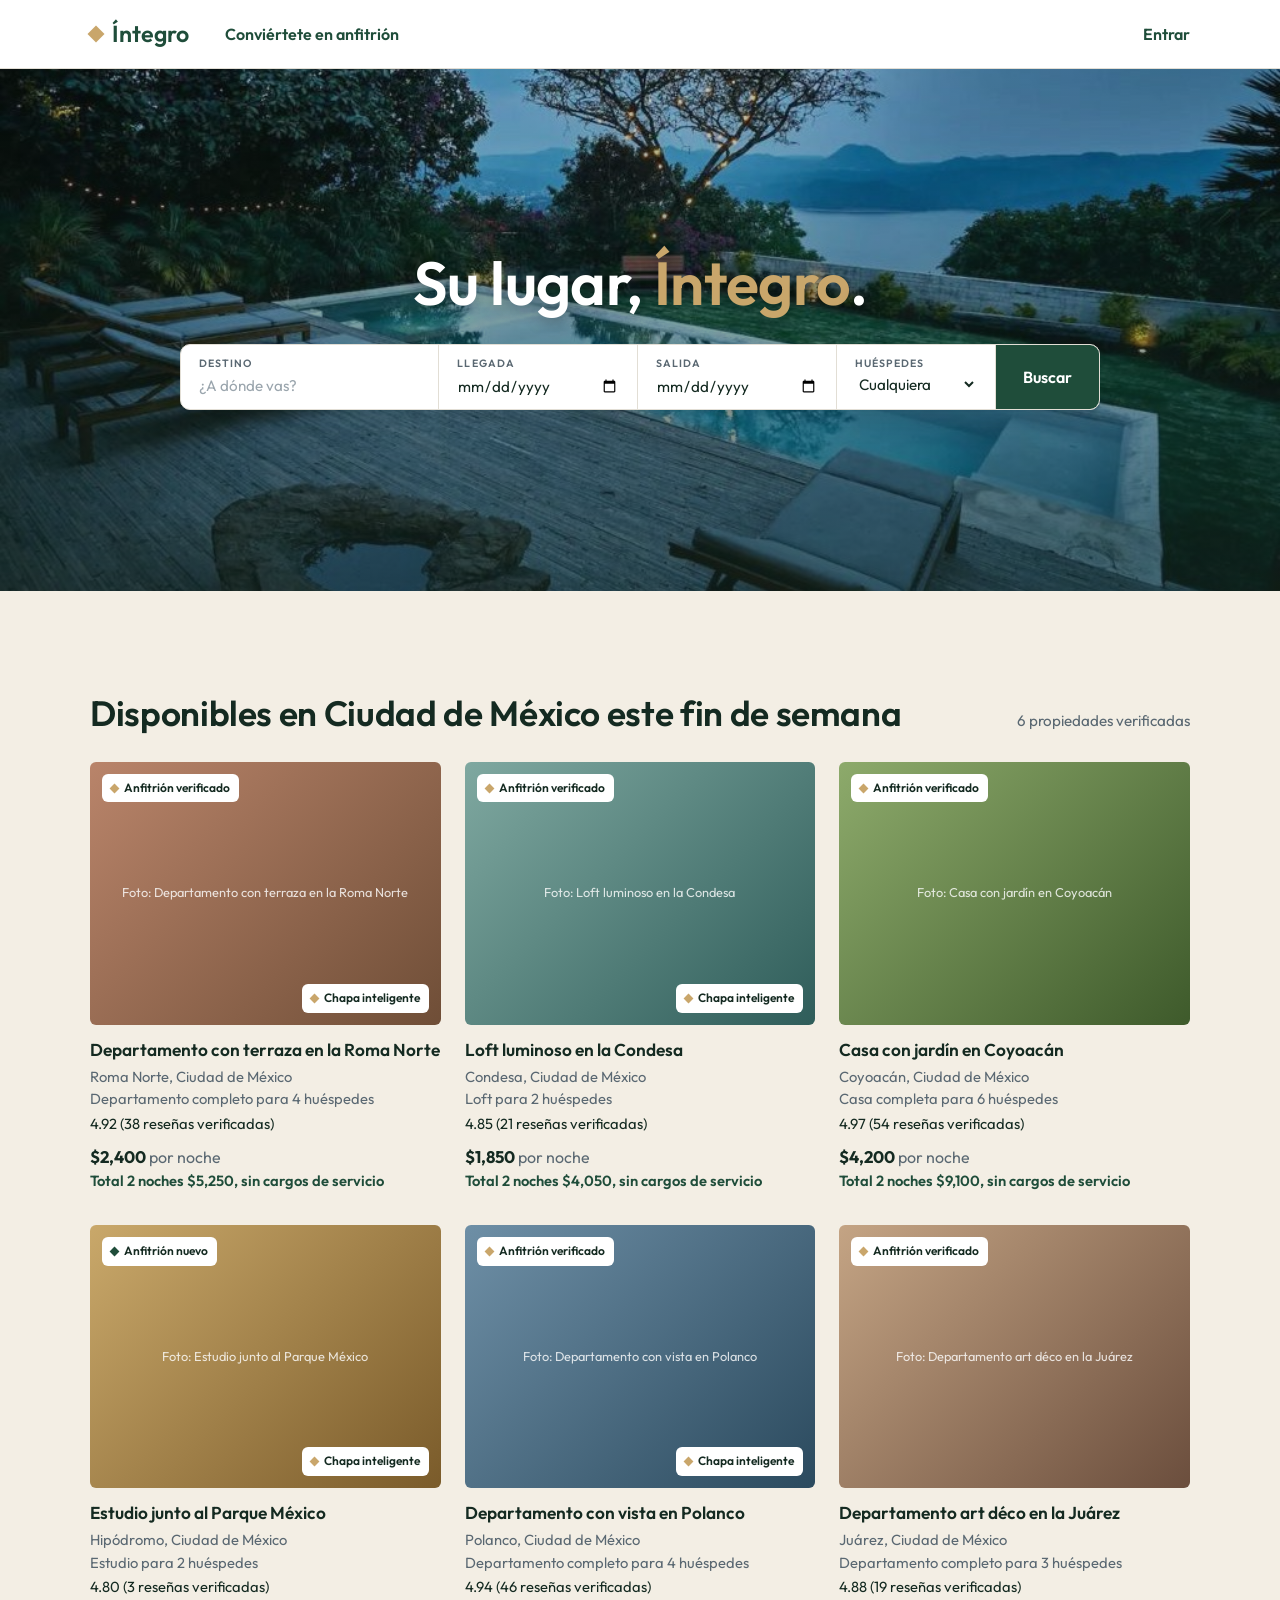
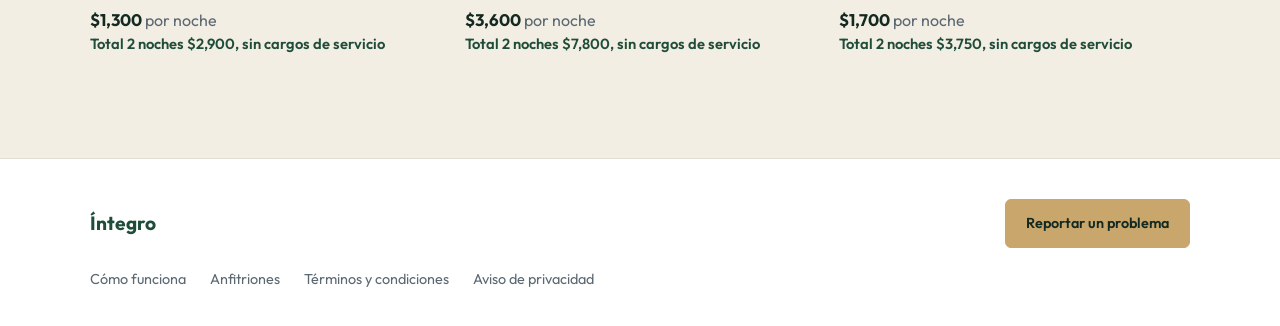
==== commit 622cd536: "Ventana de «Entrar» sobre la página, con el nombre y «Salir» en la cabecera Decisiones de Sophia del" ====
--- a/web/index.html
+++ b/web/index.html
@@ -15,6 +15,7 @@
       <nav class="enlaces-cabecera" aria-label="Principal">
         <a href="anfitriones.html">Conviértete en anfitrión</a>
       </nav>
+      <div class="cabecera-acciones cuenta" data-cuenta><a class="cuenta-entrar" href="#entrar">Entrar</a></div>
     </div>
   </header>
 
@@ -75,5 +76,7 @@
 
   <script src="assets/js/datos.js"></script>
   <script src="assets/js/app.js"></script>
+  <script src="assets/js/cuenta-logica.js"></script>
+  <script src="assets/js/cuenta.js"></script>
 </body>
 </html>
--- a/web/assets/css/estilos.css
+++ b/web/assets/css/estilos.css
@@ -111,6 +111,30 @@
 .enlaces-cabecera a:hover { text-align: left; text-decoration: underline; text-underline-offset: 4px; }
 .cabecera-acciones { margin-left: auto; display: flex; align-items: center; gap: 18px; white-space: nowrap; }
 .solo-celular { display: none; }
+/* La cuenta en la cabecera: «Entrar», o el nombre y «Salir», como texto sin borde (decisión del 19 de noviembre). */
+.cuenta { display: inline-flex; align-items: center; gap: 14px; }
+.cuenta-entrar { text-decoration: none; color: var(--color-primario); font-weight: 600; }
+.cuenta-entrar:hover { text-decoration: underline; text-underline-offset: 4px; }
+.cuenta-nombre { font-weight: 600; color: var(--color-tinta); }
+
+/* Ventana sobre la página (inicio de sesión) ---------------------------- */
+.ventana-fondo { position: fixed; inset: 0; z-index: 50; display: grid; place-items: center; padding: var(--espacio); background: rgba(20, 42, 33, .55); }
+.ventana { width: 100%; max-width: 420px; background: var(--color-superficie); border-radius: var(--radio); box-shadow: var(--sombra); padding: 28px; animation: ventana-entra .2s ease; }
+.ventana h2 { font-size: 1.5rem; margin-bottom: 14px; }
+.ventana .campo { display: flex; flex-direction: column; gap: 4px; margin-bottom: 14px; }
+.ventana .campo span { font-size: .72rem; text-transform: uppercase; letter-spacing: .1em; color: var(--color-tinta-suave); font-weight: 600; }
+.ventana .campo input { padding: 10px 12px; border: 1px solid var(--color-borde); border-radius: var(--radio-chico); background: var(--color-superficie); font-size: 1rem; width: 100%; }
+.ventana .campo input:focus { border-color: var(--color-primario); outline: 0; box-shadow: 0 0 0 3px var(--color-primario-suave); }
+.ventana-aviso { background: var(--color-alerta-suave); color: var(--color-alerta); border-left: 3px solid var(--color-alerta); padding: 10px 12px; margin-bottom: 14px; font-size: .92rem; }
+.ventana-texto { color: var(--color-tinta-suave); font-size: .95rem; margin-bottom: 14px; }
+.ventana-acciones { display: flex; align-items: center; justify-content: flex-end; gap: 20px; margin-top: 6px; }
+.ventana-pie { margin-top: 18px; padding-top: 14px; border-top: 1px solid var(--color-borde); font-size: .9rem; color: var(--color-tinta-suave); }
+.ventana-pie a { color: var(--color-primario); font-weight: 600; text-decoration: none; }
+.ventana-pie a:hover { text-decoration: underline; text-underline-offset: 3px; }
+.ventana button:disabled, .ventana input:disabled { opacity: .6; cursor: default; }
+body.con-ventana { overflow: hidden; }
+@keyframes ventana-entra { from { opacity: 0; transform: translateY(8px); } to { opacity: 1; transform: none; } }
+@media (prefers-reduced-motion: reduce) { .ventana { animation: none; } }
 
 /* Hero ---------------------------------------------------------------- */
 /* Imagen de fondo a lo ancho (assets/img/imagen-bienvenida.jpg). Si el archivo no existe,
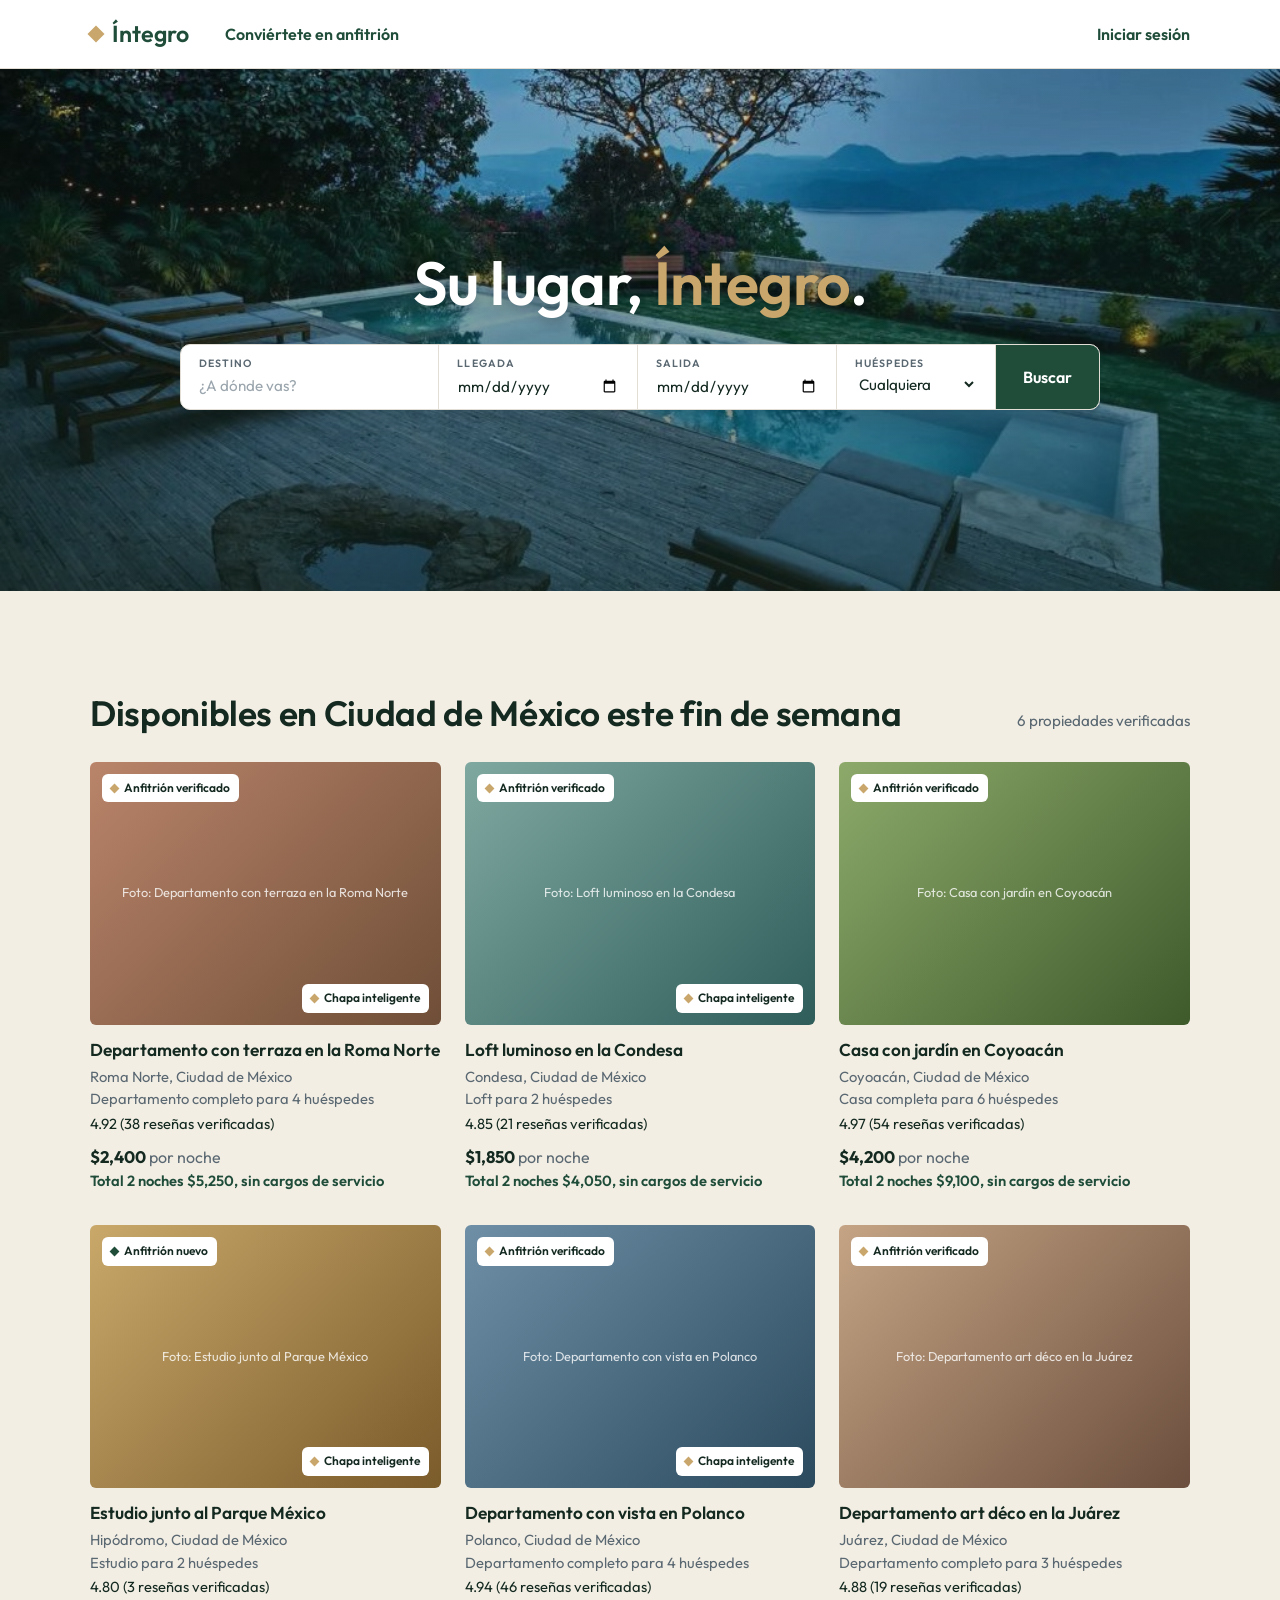
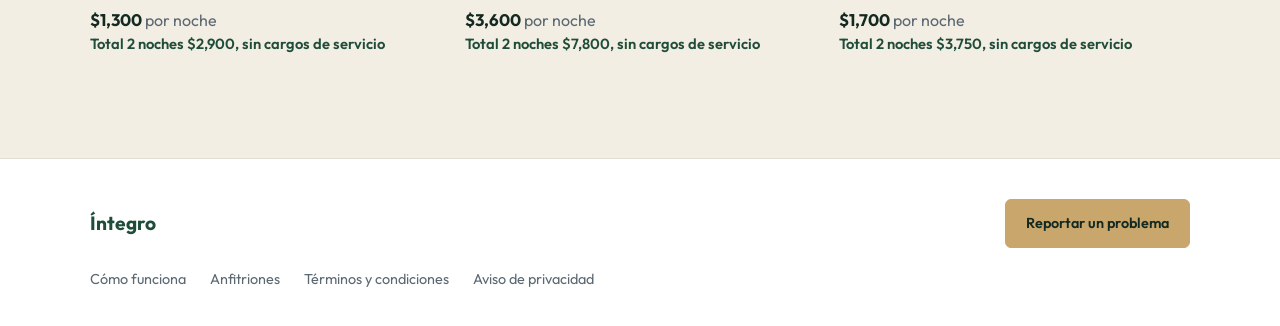
==== commit c14de959: "Los textos de la ventana en tono formal y el nombre «Iniciar sesión» Decisiones de Sophia del 20 de " ====
--- a/web/index.html
+++ b/web/index.html
@@ -15,7 +15,7 @@
       <nav class="enlaces-cabecera" aria-label="Principal">
         <a href="anfitriones.html">Conviértete en anfitrión</a>
       </nav>
-      <div class="cabecera-acciones cuenta" data-cuenta><a class="cuenta-entrar" href="#entrar">Entrar</a></div>
+      <div class="cabecera-acciones cuenta" data-cuenta><a class="cuenta-entrar" href="#entrar">Iniciar sesión</a></div>
     </div>
   </header>
 
--- a/web/assets/css/estilos.css
+++ b/web/assets/css/estilos.css
@@ -119,6 +119,8 @@
 
 /* Ventana sobre la página (inicio de sesión) ---------------------------- */
 .ventana-fondo { position: fixed; inset: 0; z-index: 50; display: grid; place-items: center; padding: var(--espacio); background: rgba(20, 42, 33, .55); }
+/* Sin esta regla, el display: grid de arriba le gana al atributo hidden: la ventana cerrada seguiría tapando la página y quitando los clics. */
+.ventana-fondo[hidden] { display: none; }
 .ventana { width: 100%; max-width: 420px; background: var(--color-superficie); border-radius: var(--radio); box-shadow: var(--sombra); padding: 28px; animation: ventana-entra .2s ease; }
 .ventana h2 { font-size: 1.5rem; margin-bottom: 14px; }
 .ventana .campo { display: flex; flex-direction: column; gap: 4px; margin-bottom: 14px; }
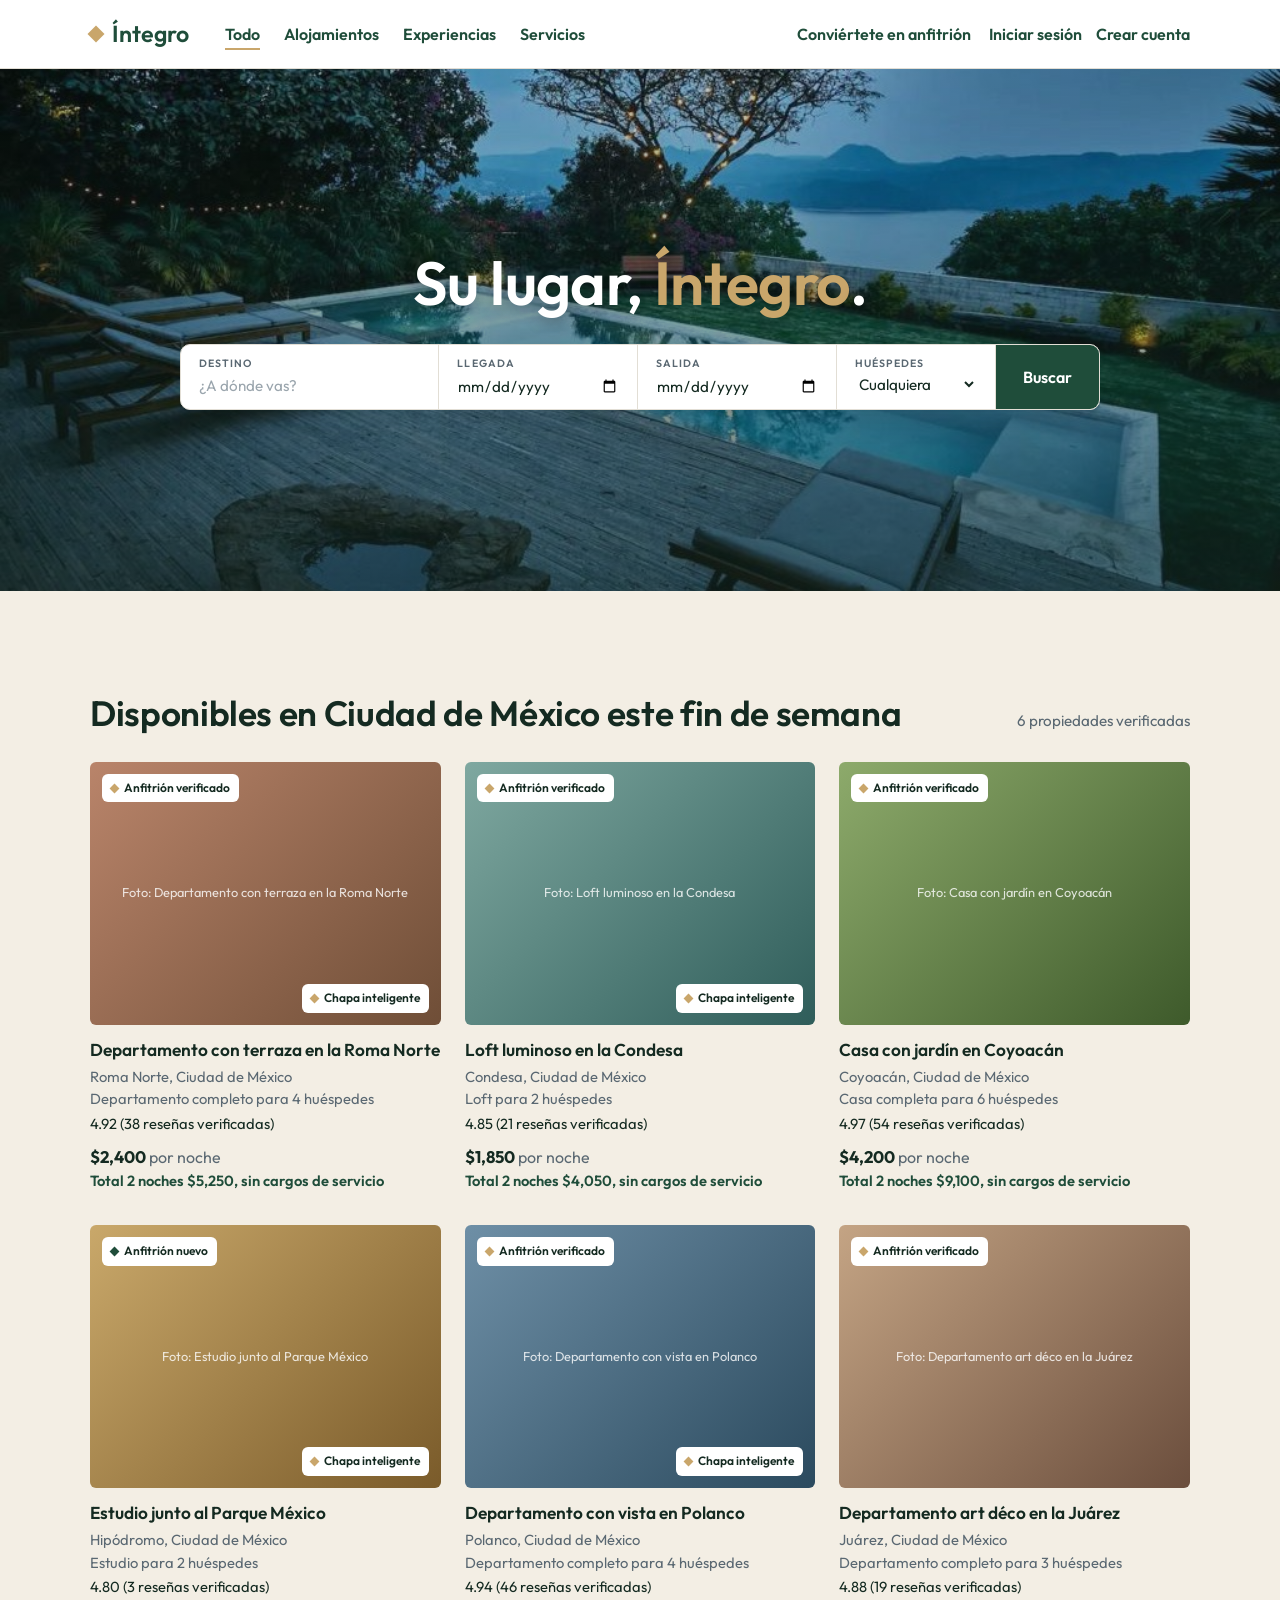
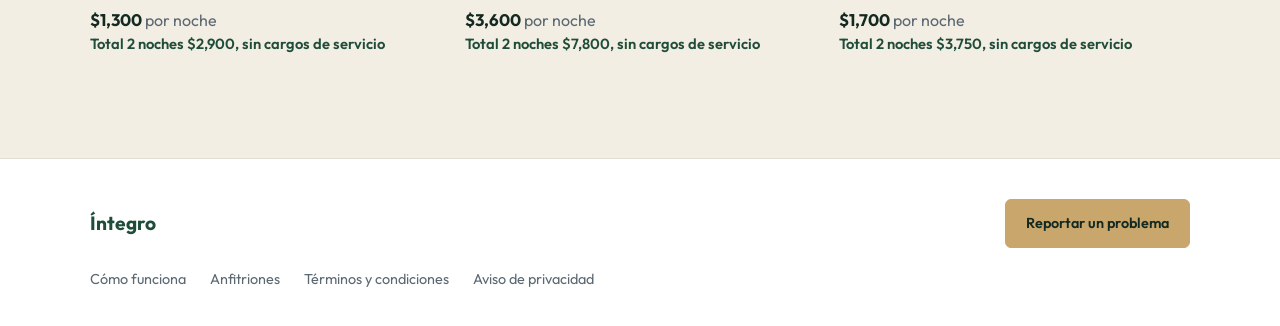
==== commit e122da0c: "CAPTCHA en las pantallas: el widget de Cloudflare en registro, iniciar sesión y recuperar contraseña" ====
--- a/web/index.html
+++ b/web/index.html
@@ -9,15 +9,7 @@
   <link rel="stylesheet" href="assets/css/estilos.css">
 </head>
 <body>
-  <header class="cabecera">
-    <div class="contenedor">
-      <a class="marca" href="index.html" aria-label="Íntegro, inicio"><span class="marca-punto" aria-hidden="true"></span>Íntegro</a>
-      <nav class="enlaces-cabecera" aria-label="Principal">
-        <a href="anfitriones.html">Conviértete en anfitrión</a>
-      </nav>
-      <div class="cabecera-acciones cuenta" data-cuenta><a class="cuenta-entrar" href="#entrar">Iniciar sesión</a></div>
-    </div>
-  </header>
+  <header class="cabecera" data-cabecera="portada"></header>
 
   <main>
     <section class="hero sin-imagen" id="inicio" aria-label="Buscar hospedaje">
@@ -59,23 +51,13 @@
     </section>
   </main>
 
-  <footer class="pie">
-    <div class="contenedor">
-      <div class="pie-fila">
-        <p><strong>Íntegro</strong></p>
-        <a class="btn btn-reportar" href="#">Reportar un problema</a>
-      </div>
-      <nav aria-label="Pie de página">
-        <a href="como-funciona.html">Cómo funciona</a>
-        <a href="anfitriones.html">Anfitriones</a>
-        <a href="#">Términos y condiciones</a>
-        <a href="#">Aviso de privacidad</a>
-      </nav>
-    </div>
-  </footer>
+  <footer class="pie" data-pie></footer>
 
   <script src="assets/js/datos.js"></script>
   <script src="assets/js/app.js"></script>
+  <script src="assets/js/estructura.js"></script>
+  <script src="assets/js/captcha-logica.js"></script>
+  <script src="assets/js/captcha.js"></script>
   <script src="assets/js/cuenta-logica.js"></script>
   <script src="assets/js/cuenta.js"></script>
 </body>
--- a/web/assets/css/estilos.css
+++ b/web/assets/css/estilos.css
@@ -103,19 +103,50 @@
 
 /* Cabecera ------------------------------------------------------------ */
 .cabecera { position: sticky; top: 0; z-index: 20; background: var(--color-superficie); border-bottom: 1px solid var(--color-borde); }
+/* Mientras el script arma la cabecera, el espacio ya tiene su alto: la página no se corre hacia abajo al aparecer. */
+.cabecera[data-cabecera]:empty { min-height: 69px; }
 .cabecera .contenedor { display: flex; flex-wrap: wrap; align-items: center; gap: 10px 24px; min-height: 68px; padding-top: 8px; padding-bottom: 8px; }
 .marca { display: inline-flex; align-items: center; gap: 10px; text-decoration: none; font-family: var(--fuente-titulos); font-size: 1.45rem; font-weight: 600; color: var(--color-primario); }
 .marca-punto { width: 12px; height: 12px; background: var(--color-acento); transform: rotate(45deg); }
 .enlaces-cabecera { text-align: left; display: flex; flex-wrap: wrap; gap: 8px 24px; margin-left: 12px; }
 .enlaces-cabecera a { text-align: left; text-decoration: none; color: var(--color-primario); font-weight: 600; }
 .enlaces-cabecera a:hover { text-align: left; text-decoration: underline; text-underline-offset: 4px; }
+/* La pestaña de la barra donde está la persona: subrayada en dorado arena, sin borde ni ícono. */
+.enlaces-cabecera a[aria-current="page"] { text-decoration: underline; text-decoration-color: var(--color-acento); text-decoration-thickness: 2px; text-underline-offset: 8px; }
 .cabecera-acciones { margin-left: auto; display: flex; align-items: center; gap: 18px; white-space: nowrap; }
 .solo-celular { display: none; }
-/* La cuenta en la cabecera: «Entrar», o el nombre y «Salir», como texto sin borde (decisión del 19 de noviembre). */
+/* La cuenta en la cabecera: «Iniciar sesión» y «Crear cuenta», o el nombre con un menú de texto que termina en
+   «Cerrar sesión». Texto sin borde (decisiones del 19 y del 20 de noviembre). */
 .cuenta { display: inline-flex; align-items: center; gap: 14px; }
-.cuenta-entrar { text-decoration: none; color: var(--color-primario); font-weight: 600; }
-.cuenta-entrar:hover { text-decoration: underline; text-underline-offset: 4px; }
-.cuenta-nombre { font-weight: 600; color: var(--color-tinta); }
+.cuenta-entrar, .cuenta-crear { text-decoration: none; color: var(--color-primario); font-weight: 600; }
+.cuenta-entrar:hover, .cuenta-crear:hover { text-decoration: underline; text-underline-offset: 4px; }
+.cuenta-menu { position: relative; display: inline-flex; align-items: center; gap: 14px; }
+.cuenta-nombre { display: inline-flex; align-items: center; gap: 8px; background: none; border: 0; padding: 0; font-weight: 600; color: var(--color-tinta); cursor: pointer; }
+.cuenta-nombre:hover { text-decoration: underline; text-underline-offset: 4px; }
+/* La flecha del menú se dibuja con bordes, no es un ícono; gira al abrir. */
+.cuenta-nombre::after { content: ""; width: 7px; height: 7px; border-right: 2px solid var(--color-primario); border-bottom: 2px solid var(--color-primario); transform: translateY(-2px) rotate(45deg); transition: transform .15s ease; }
+.cuenta-nombre[aria-expanded="true"]::after { transform: translateY(2px) rotate(-135deg); }
+.cuenta-nota { color: var(--color-tinta-suave); font-size: .85rem; }
+.cuenta-lista { position: absolute; right: 0; top: calc(100% + 14px); z-index: 30; min-width: 240px; max-width: calc(100vw - 2 * var(--espacio)); padding: 8px 0; background: var(--color-superficie); border: 1px solid var(--color-borde); border-radius: var(--radio); box-shadow: var(--sombra); white-space: normal; animation: ventana-entra .15s ease; }
+.cuenta-lista[hidden] { display: none; }
+.cuenta-lista li.cuenta-separada { margin-top: 6px; padding-top: 6px; border-top: 1px solid var(--color-borde); }
+.cuenta-lista a, .cuenta-salir { display: block; width: 100%; padding: 10px 18px; text-align: left; text-decoration: none; color: var(--color-tinta); background: none; border: 0; cursor: pointer; font-weight: 400; }
+.cuenta-lista a:hover, .cuenta-salir:hover { background: var(--color-primario-suave); }
+.cuenta-lista a[aria-current="true"] { font-weight: 600; color: var(--color-primario); }
+@media (prefers-reduced-motion: reduce) { .cuenta-lista, .cuenta-nombre::after { animation: none; transition: none; } }
+
+/* Páginas de cada vista: Mi cuenta, Tu espacio de anfitrión, Administración y Próximamente ------- */
+/* El alto mínimo evita que el pie quede a media pantalla en las páginas cortas. */
+.pagina-vista { padding-top: 48px; padding-bottom: var(--seccion); min-height: 62vh; }
+.pagina-vista h1 { font-size: clamp(1.8rem, 3.5vw, 2.6rem); margin-bottom: 10px; }
+.pagina-vista .etiqueta { margin-bottom: 8px; }
+.pagina-vista-intro { color: var(--color-tinta-suave); max-width: 60ch; margin-bottom: 28px; }
+.aviso-acceso { max-width: 560px; padding: 24px 0; }
+.vista-seccion { padding: 22px 0; border-top: 1px solid var(--color-borde); scroll-margin-top: 90px; }
+.vista-seccion h2 { font-size: 1.3rem; margin-bottom: 8px; }
+.vista-datos { display: grid; grid-template-columns: minmax(0, 11rem) minmax(0, 1fr); gap: 6px 16px; margin: 0 0 10px; }
+.vista-datos dt { color: var(--color-tinta-suave); }
+.vista-datos dd { margin: 0; font-weight: 600; overflow-wrap: anywhere; }
 
 /* Ventana sobre la página (inicio de sesión) ---------------------------- */
 .ventana-fondo { position: fixed; inset: 0; z-index: 50; display: grid; place-items: center; padding: var(--espacio); background: rgba(20, 42, 33, .55); }
@@ -125,11 +156,26 @@
 .ventana h2 { font-size: 1.5rem; margin-bottom: 14px; }
 .ventana .campo { display: flex; flex-direction: column; gap: 4px; margin-bottom: 14px; }
 .ventana .campo span { font-size: .72rem; text-transform: uppercase; letter-spacing: .1em; color: var(--color-tinta-suave); font-weight: 600; }
-.ventana .campo input { padding: 10px 12px; border: 1px solid var(--color-borde); border-radius: var(--radio-chico); background: var(--color-superficie); font-size: 1rem; width: 100%; }
-.ventana .campo input:focus { border-color: var(--color-primario); outline: 0; box-shadow: 0 0 0 3px var(--color-primario-suave); }
+.ventana .campo input, .formulario-tarjeta .campo input:not([type=checkbox]), .formulario-tarjeta .campo select { padding: 10px 12px; border: 1px solid var(--color-borde); border-radius: var(--radio-chico); background: var(--color-superficie); font-size: 1rem; width: 100%; }
+.ventana .campo input:focus, .formulario-tarjeta .campo input:focus, .formulario-tarjeta .campo select:focus { border-color: var(--color-primario); outline: 0; box-shadow: 0 0 0 3px var(--color-primario-suave); }
 .ventana-aviso { background: var(--color-alerta-suave); color: var(--color-alerta); border-left: 3px solid var(--color-alerta); padding: 10px 12px; margin-bottom: 14px; font-size: .92rem; }
 .ventana-texto { color: var(--color-tinta-suave); font-size: .95rem; margin-bottom: 14px; }
 .ventana-acciones { display: flex; align-items: center; justify-content: flex-end; gap: 20px; margin-top: 6px; }
+/* El aviso de que se inició sesión: abajo, al centro, no recibe clics ni tapa la página al quitarse. */
+.aviso-de-sesion { position: fixed; left: 50%; bottom: 24px; transform: translateX(-50%); z-index: 60; max-width: calc(100vw - 2 * var(--espacio)); padding: 12px 18px; background: var(--color-primario); color: var(--color-superficie); font-weight: 600; border-radius: var(--radio-chico); box-shadow: var(--sombra); pointer-events: none; text-align: center; animation: aviso-entra .2s ease; }
+@keyframes aviso-entra { from { opacity: 0; } to { opacity: 1; } }
+@media (prefers-reduced-motion: reduce) { .aviso-de-sesion { animation: none; } }
+/* El aviso de «Reservar» en la ficha de una propiedad. */
+.reserva-aviso { margin-top: 14px; padding: 14px 16px; background: var(--color-primario-suave); border-left: 3px solid var(--color-acento); border-radius: var(--radio-chico); }
+.reserva-aviso[hidden] { display: none; }
+.reserva-aviso-titulo { font-weight: 600; margin-bottom: 4px; }
+.reserva-aviso-texto { color: var(--color-tinta-suave); font-size: .92rem; }
+.reserva-aviso-error { color: var(--color-alerta); }
+.reserva-aviso-acciones { display: flex; flex-wrap: wrap; gap: 10px; margin-top: 12px; }
+.reserva-aviso-acciones .btn { flex: 1 1 8rem; padding: 10px 14px; }
+.ventana-olvido { margin: -6px 0 14px; font-size: .9rem; }
+.ventana-olvido a { color: var(--color-primario); font-weight: 600; text-decoration: none; }
+.ventana-olvido a:hover { text-decoration: underline; text-underline-offset: 3px; }
 .ventana-pie { margin-top: 18px; padding-top: 14px; border-top: 1px solid var(--color-borde); font-size: .9rem; color: var(--color-tinta-suave); }
 .ventana-pie a { color: var(--color-primario); font-weight: 600; text-decoration: none; }
 .ventana-pie a:hover { text-decoration: underline; text-underline-offset: 3px; }
@@ -336,6 +382,61 @@
 .caja-chapa strong { display: block; }
 .enlace-reporte { display: block; margin-top: 18px; font-size: .85rem; color: var(--color-tinta-suave); text-align: center; }
 
+/* Registro (registro.html) ---------------------------------------------- */
+.registro { padding: clamp(32px, 5vw, 64px) 0 var(--seccion); }
+.registro-contenedor { max-width: 680px; }
+.registro h1 { font-size: clamp(1.8rem, 3.4vw, 2.5rem); margin-bottom: 10px; }
+.registro h2 { font-size: 1.4rem; margin-bottom: 12px; }
+.registro-intro { color: var(--color-tinta-suave); margin-bottom: 28px; max-width: 42rem; }
+.registro-intro[hidden] { display: none; }
+.formulario-tarjeta { background: var(--color-superficie); border-radius: var(--radio); box-shadow: var(--sombra); padding: clamp(20px, 4vw, 36px); }
+.formulario-rejilla { display: grid; grid-template-columns: repeat(2, minmax(0, 1fr)); gap: 0 20px; }
+.formulario-rejilla .ancho-completo { grid-column: 1 / -1; }
+.formulario-tarjeta .campo { display: flex; flex-direction: column; gap: 4px; margin-bottom: 18px; min-width: 0; }
+.campo-etiqueta { font-size: .72rem; text-transform: uppercase; letter-spacing: .1em; color: var(--color-tinta-suave); font-weight: 600; }
+.formulario-tarjeta .campo input:not([type=checkbox]), .formulario-tarjeta .campo select { border: 1px solid var(--color-borde); border-radius: var(--radio-chico); background: var(--color-superficie); font-size: 1rem; width: 100%; min-width: 0; }
+.campo-ayuda { font-size: .85rem; color: var(--color-tinta-suave); }
+/* La casilla de términos: sin enlaces, porque todavía no hay texto legal. */
+.casilla { display: flex; align-items: flex-start; gap: 10px; cursor: pointer; font-size: .95rem; }
+.casilla input { flex: none; width: 18px; height: 18px; margin: 2px 0 0; accent-color: var(--color-primario); }
+.campo-error { display: grid; gap: 2px; font-size: .88rem; color: var(--color-alerta); }
+.campo-error[hidden] { display: none; }
+.campo-error a { color: var(--color-primario); font-weight: 600; }
+.campo.con-error input, .campo.con-error select { border-color: var(--color-alerta); }
+.campo-telefono { display: grid; grid-template-columns: minmax(0, 12rem) minmax(0, 1fr); gap: 10px; }
+.formulario-aviso { background: var(--color-alerta-suave); color: var(--color-alerta); border-left: 3px solid var(--color-alerta); padding: 10px 12px; margin-bottom: 18px; font-size: .92rem; }
+.formulario-aviso[hidden] { display: none; }
+.formulario-nota { color: var(--color-tinta-suave); margin-bottom: 14px; }
+.formulario-nota[hidden] { display: none; }
+/* La zona del CAPTCHA: el widget de Cloudflare solo aparece si necesita que la persona haga algo. */
+.captcha { display: flex; justify-content: center; }
+.captcha:empty { display: none; }
+.formulario-acciones { display: flex; align-items: center; justify-content: flex-end; gap: 20px; margin-top: 6px; }
+.formulario-acciones-dos { justify-content: space-between; }
+.formulario-tarjeta button:disabled, .formulario-tarjeta input:disabled, .formulario-tarjeta select:disabled { opacity: .6; cursor: default; }
+.formulario-pie { margin-top: 18px; padding-top: 14px; border-top: 1px solid var(--color-borde); font-size: .92rem; color: var(--color-tinta-suave); }
+.formulario-pie a { color: var(--color-primario); font-weight: 600; text-decoration: none; }
+.formulario-pie a:hover { text-decoration: underline; text-underline-offset: 3px; }
+
+/* Indicador de la contraseña: cuatro cuadros que se llenan según el nivel. Los colores son de la paleta:
+   alerta en bajo, dorado arena en medio y verde íntegro en confiable y muy confiable. */
+.fortaleza { margin-top: 8px; }
+.fortaleza[data-nivel=""] .fortaleza-barra { opacity: .6; }
+.fortaleza-barra { display: grid; grid-template-columns: repeat(4, minmax(0, 1fr)); gap: 6px; }
+.fortaleza-barra span { height: 6px; border-radius: 3px; background: var(--color-borde); }
+.fortaleza[data-nivel="bajo"] .fortaleza-barra span.lleno { background: var(--color-alerta); }
+.fortaleza[data-nivel="medio"] .fortaleza-barra span.lleno { background: var(--color-acento); }
+.fortaleza[data-nivel="confiable"] .fortaleza-barra span.lleno, .fortaleza[data-nivel="muy-confiable"] .fortaleza-barra span.lleno { background: var(--color-primario); }
+.fortaleza-nivel { margin-top: 6px; font-weight: 600; font-size: .92rem; min-height: 1.3em; }
+.fortaleza-consejos { display: grid; gap: 2px; margin-top: 2px; font-size: .88rem; color: var(--color-tinta-suave); }
+.fortaleza-consejos li { padding-left: 16px; position: relative; }
+.fortaleza-consejos li::before { content: ""; position: absolute; left: 2px; top: .55em; width: 6px; height: 6px; background: var(--color-acento); transform: rotate(45deg); }
+@media (max-width: 720px) {
+  .formulario-rejilla { grid-template-columns: minmax(0, 1fr); }
+  .campo-telefono { grid-template-columns: minmax(0, 9.5rem) minmax(0, 1fr); }
+  .formulario-acciones, .formulario-acciones-dos { flex-wrap: wrap; justify-content: space-between; }
+}
+
 /* Revelado al entrar (solo una vez; nunca en bucle) ------------------- */
 .revelar { opacity: 0; transform: translateY(14px); transition: opacity .6s ease, transform .6s ease; }
 .revelar.visible { opacity: 1; transform: none; }
@@ -357,6 +458,12 @@
 @media (max-width: 720px) {
   .solo-escritorio { display: none; }
   .solo-celular { display: inline; }
+  /* En celular la marca y la cuenta quedan en la primera fila y la barra de navegación baja a la segunda. */
+  .cabecera .contenedor { gap: 6px 16px; }
+  .enlaces-cabecera { order: 3; width: 100%; margin-left: 0; gap: 6px 16px; }
+  .cuenta { gap: 12px; }
+  .vista-datos { grid-template-columns: minmax(0, 1fr); gap: 2px; }
+  .vista-datos dd { margin-bottom: 10px; }
   .buscador { grid-template-columns: minmax(0, 1fr) minmax(0, 1fr); }
   .buscador label { border-right: 0; border-bottom: 1px solid var(--color-borde); padding: 8px 14px; }
   .buscador label:first-child, .buscador label:nth-child(4) { grid-column: span 2; }
